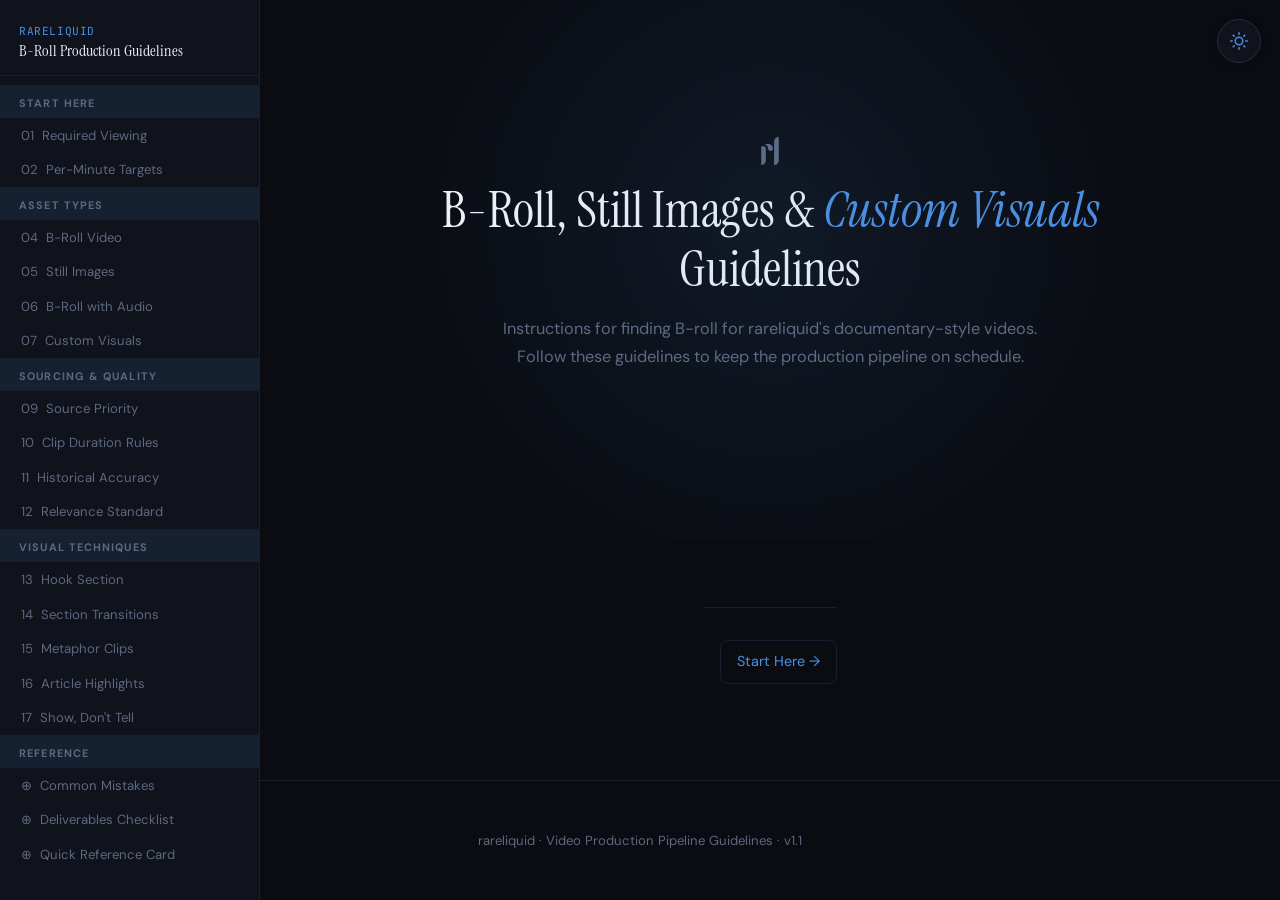
==== index.html @ 5f47562e "Add rareliquid logo to homepage, update hero text, misc content updates - Inline SVG logo on homepag" ====
<!DOCTYPE html>
<html lang="en">
<head>
<meta charset="UTF-8">
<meta name="viewport" content="width=device-width, initial-scale=1.0">
<title>rareliquid | B-Roll Guidelines</title>
<link href="https://fonts.googleapis.com/css2?family=Instrument+Serif:ital@0;1&family=DM+Sans:ital,opsz,wght@0,9..40,300;0,9..40,400;0,9..40,500;0,9..40,600;0,9..40,700;1,9..40,400&family=JetBrains+Mono:wght@400;500&display=swap" rel="stylesheet">
<link rel="stylesheet" href="css/style.css">
<script>try{if(localStorage.getItem('rl-theme')==='light')document.documentElement.setAttribute('data-theme','light')}catch(e){}</script>
</head>
<body data-page="index.html">

<button class="hamburger" id="hamburger"><span></span><span></span><span></span></button>
<div class="sidebar-overlay" id="sidebar-overlay"></div>

<button class="toggle" id="themeToggle" aria-label="Toggle theme">
<svg class="is" xmlns="http://www.w3.org/2000/svg" viewBox="0 0 24 24" fill="none" stroke="var(--accent)" stroke-width="2" stroke-linecap="round" stroke-linejoin="round"><circle cx="12" cy="12" r="5"/><line x1="12" y1="1" x2="12" y2="3"/><line x1="12" y1="21" x2="12" y2="23"/><line x1="4.22" y1="4.22" x2="5.64" y2="5.64"/><line x1="18.36" y1="18.36" x2="19.78" y2="19.78"/><line x1="1" y1="12" x2="3" y2="12"/><line x1="21" y1="12" x2="23" y2="12"/><line x1="4.22" y1="19.78" x2="5.64" y2="18.36"/><line x1="18.36" y1="5.64" x2="19.78" y2="4.22"/></svg>
<svg class="im" xmlns="http://www.w3.org/2000/svg" viewBox="0 0 24 24" fill="none" stroke="var(--accent)" stroke-width="2" stroke-linecap="round" stroke-linejoin="round"><path d="M21 12.79A9 9 0 1 1 11.21 3 7 7 0 0 0 21 12.79z"/></svg>
</button>

<!-- SIDEBAR -->
<aside class="sidebar" id="sidebar">
  <a href="index.html" class="sidebar-logo"><span>rareliquid</span>B-Roll Production Guidelines</a>
  <div class="toc-group">
    <div class="toc-group-title">Start Here</div>
    <a href="start-here.html#required-viewing" class="toc-link"><span class="toc-num">01</span>Required Viewing</a>
    <a href="start-here.html#targets" class="toc-link"><span class="toc-num">02</span>Per-Minute Targets</a>
  </div>
  <div class="toc-group">
    <div class="toc-group-title">Asset Types</div>
    <a href="asset-types.html#broll" class="toc-link"><span class="toc-num">04</span>B-Roll Video</a>
    <a href="asset-types.html#stills" class="toc-link"><span class="toc-num">05</span>Still Images</a>
    <a href="asset-types.html#broll-audio" class="toc-link"><span class="toc-num">06</span>B-Roll with Audio</a>
    <a href="asset-types.html#custom" class="toc-link"><span class="toc-num">07</span>Custom Visuals</a>
  </div>
  <div class="toc-group">
    <div class="toc-group-title">Sourcing & Quality</div>
    <a href="sourcing.html#source-priority" class="toc-link"><span class="toc-num">09</span>Source Priority</a>
    <a href="sourcing.html#clip-rules" class="toc-link"><span class="toc-num">10</span>Clip Duration Rules</a>
    <a href="sourcing.html#historical" class="toc-link"><span class="toc-num">11</span>Historical Accuracy</a>
    <a href="sourcing.html#relevance" class="toc-link"><span class="toc-num">12</span>Relevance Standard</a>
  </div>
  <div class="toc-group">
    <div class="toc-group-title">Visual Techniques</div>
    <a href="techniques.html#hook" class="toc-link"><span class="toc-num">13</span>Hook Section</a>
    <a href="techniques.html#transitions" class="toc-link"><span class="toc-num">14</span>Section Transitions</a>
    <a href="techniques.html#metaphors" class="toc-link"><span class="toc-num">15</span>Metaphor Clips</a>
    <a href="techniques.html#highlights" class="toc-link"><span class="toc-num">16</span>Article Highlights</a>
    <a href="techniques.html#show-dont-tell" class="toc-link"><span class="toc-num">17</span>Show, Don't Tell</a>
  </div>
  <div class="toc-group">
    <div class="toc-group-title">Reference</div>
    <a href="reference.html#mistakes" class="toc-link"><span class="toc-num">&oplus;</span>Common Mistakes</a>
    <a href="reference.html#checklist" class="toc-link"><span class="toc-num">&oplus;</span>Deliverables Checklist</a>
    <a href="reference.html#quick-ref" class="toc-link"><span class="toc-num">&oplus;</span>Quick Reference Card</a>
  </div>
</aside>

<div class="main">

<!-- HERO -->
<section class="hero" id="top">
  <svg class="hero-logo" xmlns="http://www.w3.org/2000/svg" viewBox="0 0 602.03 960.06" width="28" height="45" aria-label="rareliquid"><path d="M0,316.91V959.96c82.94,3.16,156.33-62.8,157.66-145.19,2.26-139.65,1.59-279.37,.25-419.05-.46-47.7-28.73-74.7-76.19-78.44-26.32-2.07-52.93-.37-81.72-.37Z"/><path d="M118.36,239.01c82.62,36.4,117.18,92.66,122.51,172.89,3.33,50.12,42.32,70.45,90.51,64.95,46.2-5.27,68.79-35.79,70.21-80.72,2.33-73.79-55.14-145.78-130.27-155.96-45.97-6.23-93.47-1.15-152.96-1.15Z"/><path d="M441.23,957.93c86.47,7.5,160.32-65.05,160.51-156.03,.53-256.4,.21-512.81,.07-769.22,0-10.98-1.52-21.96-2.3-32.59-87.75-2.95-157.9,66.81-158.13,155.59-.47,186.93-.15,373.87-.15,560.81,0,80.6,0,161.21,0,241.44Z"/></svg>
  <h1>B-Roll, Still Images &amp; <em>Custom Visuals</em> Guidelines</h1>
  <p class="hero-sub">Instructions for finding B-roll for rareliquid's documentary-style videos. Follow these guidelines to keep the production pipeline on schedule.</p>
</section>

<div class="content-wrap">
  <div class="page-nav">
    <span></span>
    <a href="start-here.html" class="next">Start Here &rarr;</a>
  </div>
</div>

</div><!-- /main -->

<footer>
  <p>rareliquid &middot; Video Production Pipeline Guidelines &middot; v1.1</p>
</footer>

<script src="js/main.js"></script>
</body>
</html>
---- css/style.css ----
:root{--bg:#0a0c12;--bg-card:#10131c;--border:#1a1f30;--border-accent:#252d45;--text:#b8bfce;--text-muted:#5e6880;--text-bright:#dce1ec;--heading:#eef1f8;--accent:#4a90e2;--accent-glow:rgba(74,144,226,.1);--a2:#7c6dd8;--a3:#2ebd80;--a4:#e8943a;--a5:#e05c7a;--code-bg:#141825;--serif:'Instrument Serif',Georgia,serif;--sans:'DM Sans',-apple-system,sans-serif;--mono:'JetBrains Mono',monospace;--sidebar-w:260px}
[data-theme="light"]{--bg:#f3f4f8;--bg-card:#fff;--border:#d8dce6;--border-accent:#bfc5d4;--text:#3a4055;--text-muted:#6e7590;--text-bright:#1a1e30;--heading:#0d1020;--accent:#2a6bc9;--accent-glow:rgba(42,107,201,.07);--a2:#6550b0;--a3:#1a8c5e;--a4:#c47a1a;--a5:#b84060;--code-bg:#e8eaf0}
*{margin:0;padding:0;box-sizing:border-box}
a{color:inherit;text-decoration:none}
section a,p a,.callout a{color:var(--accent);text-decoration:none}
section a:hover,p a:hover,.callout a:hover{text-decoration:underline}
html{scroll-behavior:smooth;scroll-padding-top:2rem}
html,html *{transition:background-color .3s,color .3s,border-color .3s}
body{font-family:var(--sans);background:var(--bg);color:var(--text);line-height:1.78;font-size:17px;-webkit-font-smoothing:antialiased}

/* SIDEBAR */
.sidebar{position:fixed;top:0;left:0;width:var(--sidebar-w);height:100vh;background:var(--bg-card);border-right:1px solid var(--border);overflow-y:auto;z-index:150;padding:1.5rem 0 2rem}
.sidebar::-webkit-scrollbar{width:3px}.sidebar::-webkit-scrollbar-thumb{background:var(--border);border-radius:3px}
.sidebar-logo{padding:0 1.2rem .8rem;font-family:var(--serif);font-size:1rem;color:var(--heading);line-height:1.3;border-bottom:1px solid var(--border);margin-bottom:.6rem;text-decoration:none;display:block;cursor:pointer}
.sidebar-logo span{font-size:.7rem;color:var(--accent);font-family:var(--mono);display:block;margin-bottom:.15rem;letter-spacing:.05em;text-transform:uppercase}
.toc-group-title{padding:.55rem 1.2rem .3rem;font-size:.68rem;font-weight:700;text-transform:uppercase;letter-spacing:.1em;color:var(--text-muted);background:var(--accent-glow)}
.toc-group.current .toc-group-title{color:var(--accent);background:rgba(74,144,226,.18)}
[data-theme="light"] .toc-group.current .toc-group-title{background:rgba(42,107,201,.12)}
.toc-group.current .toc-link{color:var(--text)}
.toc-group.current .toc-link .toc-num{color:var(--accent)}
.toc-link{display:flex;align-items:baseline;gap:.5rem;padding:.35rem 1.2rem;font-size:.82rem;color:var(--text-muted);text-decoration:none;border-left:2px solid transparent;transition:all .2s}
.toc-link:hover,.toc-link.active{color:var(--heading);background:var(--accent-glow);border-left-color:var(--accent)}
.main{margin-left:var(--sidebar-w)}

/* HAMBURGER */
.hamburger{display:none;position:fixed;top:1rem;left:1rem;z-index:250;width:40px;height:40px;border-radius:10px;background:var(--bg-card);border:1px solid var(--border);cursor:pointer;flex-direction:column;align-items:center;justify-content:center;gap:4px}
.hamburger span{display:block;width:18px;height:2px;background:var(--text-muted);border-radius:1px;transition:transform .3s,opacity .3s}
.hamburger.open span:nth-child(1){transform:translateY(6px) rotate(45deg)}
.hamburger.open span:nth-child(2){opacity:0}
.hamburger.open span:nth-child(3){transform:translateY(-6px) rotate(-45deg)}
.sidebar-overlay{display:none;position:fixed;inset:0;background:rgba(0,0,0,.5);z-index:140}
@media(max-width:900px){.sidebar{transform:translateX(-100%);width:280px}.sidebar.open{transform:translateX(0)}.sidebar-overlay.open{display:block}.hamburger{display:flex}.main{margin-left:0}}

/* THEME TOGGLE */
.toggle{position:fixed;top:1.2rem;right:1.2rem;z-index:1000;width:44px;height:44px;border-radius:50%;border:1px solid var(--border-accent);background:var(--bg-card);cursor:pointer;display:flex;align-items:center;justify-content:center;transition:all .3s;box-shadow:0 2px 10px rgba(0,0,0,.15)}
.toggle:hover{transform:scale(1.08);border-color:var(--accent)}
.toggle .is,.toggle .im{position:absolute;transition:transform .4s,opacity .3s;width:18px;height:18px}
.toggle .is{opacity:1;transform:rotate(0) scale(1)}.toggle .im{opacity:0;transform:rotate(-90deg) scale(.5)}
[data-theme="light"] .toggle .is{opacity:0;transform:rotate(90deg) scale(.5)}
[data-theme="light"] .toggle .im{opacity:1;transform:rotate(0) scale(1)}

/* HERO */
.hero{min-height:60vh;display:flex;flex-direction:column;align-items:center;justify-content:center;text-align:center;padding:4rem 2rem;position:relative;overflow:hidden}
.hero::before{content:'';position:absolute;top:-28%;left:50%;transform:translateX(-50%);width:750px;height:750px;background:radial-gradient(circle,var(--accent-glow) 0%,transparent 70%);pointer-events:none}
.hero-logo{width:28px;height:28px;margin-bottom:1rem;fill:var(--text-muted);transition:fill .3s}
.hero h1{font-family:var(--serif);font-size:clamp(2.2rem,5vw,3.2rem);color:var(--heading);line-height:1.15;max-width:700px;font-weight:400;margin-bottom:1rem}
.hero h1 em{font-style:italic;color:var(--accent)}
.hero-sub{font-size:1.02rem;color:var(--text-muted);max-width:580px;line-height:1.7;margin-bottom:2rem}
.hero-meta{display:flex;gap:2rem;font-size:.82rem;color:var(--text-muted);flex-wrap:wrap;justify-content:center}
.hero-meta strong{color:var(--accent)}

/* PAGE HEADER (non-hero pages) */
.page-header{padding:3rem 0 1rem;border-bottom:1px solid var(--border);margin-bottom:1rem}
.page-header h1{font-family:var(--serif);font-size:2rem;color:var(--heading);font-weight:400}
.page-header p{color:var(--text-muted);font-size:.95rem;margin-top:.3rem}

/* CONTENT */
.content-wrap{max-width:820px;margin:0 auto;padding:0 2rem 4rem}
section{padding:3rem 0 2rem}
section+section{border-top:1px solid var(--border)}
section h2{font-family:var(--serif);font-size:1.9rem;color:var(--heading);margin-bottom:.3rem;font-weight:400;line-height:1.25}
section h2 .ch-label{font-family:var(--mono);font-size:.8rem;color:var(--accent);display:block;margin-bottom:.4rem;letter-spacing:.06em}
section h3{font-size:1.15rem;color:var(--heading);margin:2rem 0 .6rem;font-weight:600}
section h4{font-size:1rem;color:var(--text-bright);margin:1.5rem 0 .4rem;font-weight:600}
section p{margin-bottom:1rem}
section ul,section ol{margin:0 0 1.2rem 1.4rem}
section li{margin-bottom:.4rem;font-size:.95rem}
strong{color:var(--text-bright);font-weight:600}

/* TABLES */
table{width:100%;border-collapse:collapse;margin:1.2rem 0;font-size:.9rem}
th{text-align:left;padding:.6rem .8rem;border-bottom:2px solid var(--border-accent);color:var(--heading);font-weight:600;font-size:.82rem;text-transform:uppercase;letter-spacing:.04em}
td{padding:.55rem .8rem;border-bottom:1px solid var(--border);vertical-align:top}
tr:hover td{background:var(--accent-glow)}

/* CODE / PROMPT */
code{font-family:var(--mono);font-size:.88em;background:var(--code-bg);padding:.15rem .4rem;border-radius:4px;color:var(--a2)}
pre{background:var(--code-bg);border:1px solid var(--border);border-radius:8px;padding:1.2rem 1.5rem;overflow-x:auto;font-size:.85rem;line-height:1.6;margin:1rem 0;max-width:100%}
pre code{background:none;padding:0;color:var(--text)}
.format-block{background:var(--code-bg);border:1px solid var(--border);border-radius:8px;padding:1rem 1.3rem;margin:1rem 0;font-family:var(--mono);font-size:.85rem;line-height:1.7;color:var(--a3)}
.format-block.bad{color:var(--a5)}
.format-block .label{font-family:var(--mono);font-size:.72rem;color:var(--accent);text-transform:uppercase;letter-spacing:.08em;margin-bottom:.5rem;display:block;font-weight:500}

/* CALLOUTS */
.callout{border:1px solid var(--border-accent);border-radius:8px;padding:1.2rem 1.4rem;margin:1.2rem 0;background:var(--bg-card)}
.callout.warn{border-left:4px solid var(--a4)}.callout.critical{border-left:4px solid var(--a5)}.callout.info{border-left:4px solid var(--accent)}.callout.ok{border-left:4px solid var(--a3)}
.callout .callout-title{font-weight:700;font-size:.85rem;text-transform:uppercase;letter-spacing:.04em;margin-bottom:.4rem}
.callout.warn .callout-title{color:var(--a4)}.callout.critical .callout-title{color:var(--a5)}.callout.info .callout-title{color:var(--accent)}.callout.ok .callout-title{color:var(--a3)}

/* CARDS */
.card{background:var(--bg-card);border:1px solid var(--border);border-radius:10px;padding:1.5rem;margin:1.2rem 0}
.card h4{margin-top:0}
.card-grid{display:grid;grid-template-columns:repeat(auto-fit,minmax(280px,1fr));gap:1rem;margin:1.2rem 0}

/* BLOCKQUOTE */
.pq{border-left:3px solid var(--a2);padding:.9rem 0 .9rem 1.4rem;margin:1.8rem 0;font-family:var(--sans);font-size:1.02rem;color:var(--text-bright);font-style:normal;line-height:1.7}

/* CHECKLIST */
.checklist label{display:flex;align-items:flex-start;gap:.6rem;padding:.4rem 0;cursor:pointer;font-size:.92rem}
.checklist input[type="checkbox"]{margin-top:.25rem;accent-color:var(--a3)}

/* STAT ROW */
.stat-row{display:grid;grid-template-columns:repeat(auto-fit,minmax(160px,1fr));gap:1rem;margin:1.5rem 0}
.stat-box{background:var(--bg-card);border:1px solid var(--border);border-radius:10px;padding:1.2rem;text-align:center}
.stat-box .num{font-family:var(--mono);font-size:1.8rem;font-weight:700;color:var(--accent);line-height:1.2}
.stat-box .lbl{font-size:.78rem;color:var(--text-muted);margin-top:.3rem}

/* CALCULATOR */
.calc-wrap{background:var(--bg-card);border:1px solid var(--border);border-radius:10px;padding:1.8rem;margin:1.5rem 0}
.calc-slider-row{display:flex;align-items:center;gap:1rem;margin-bottom:1.5rem}
.calc-slider-row input[type="range"]{flex:1;accent-color:var(--accent);height:6px;cursor:pointer}
.calc-dur{font-family:var(--mono);font-size:1.6rem;font-weight:700;color:var(--accent);min-width:5.5ch;text-align:right}
.calc-grid{display:grid;grid-template-columns:repeat(auto-fit,minmax(140px,1fr));gap:.8rem}
.calc-card{background:var(--bg);border:1px solid var(--border);border-radius:8px;padding:1rem;text-align:center;overflow:hidden}
.calc-card .calc-num{font-family:var(--mono);font-size:clamp(1rem,2.5vw,1.5rem);font-weight:700;line-height:1.2;white-space:nowrap}
.calc-card .calc-lbl{font-size:.75rem;color:var(--text-muted);margin-top:.3rem}
.calc-card.broll .calc-num{color:var(--a3)}
.calc-card.stills .calc-num{color:var(--accent)}
.calc-card.custom .calc-num{color:var(--a2)}
.calc-card.total .calc-num{color:var(--a4)}
.calc-card.broll-audio .calc-num{color:var(--a4)}
.calc-card.stock .calc-num{color:var(--a5)}

/* NAV LINKS (prev/next) */
.page-nav{display:flex;justify-content:space-between;padding:2rem 0;border-top:1px solid var(--border);margin-top:2rem;gap:1rem}
.page-nav a{display:inline-flex;align-items:center;gap:.4rem;font-size:.9rem;color:var(--accent);text-decoration:none;padding:.5rem 1rem;border:1px solid var(--border);border-radius:8px;transition:all .2s}
.page-nav a:hover{background:var(--accent-glow);border-color:var(--accent)}
.page-nav .next{margin-left:auto}

/* INDEX FULL-HEIGHT LAYOUT */
body[data-page="index.html"]{display:flex;flex-direction:column;min-height:100vh}
body[data-page="index.html"] .main{flex:1;display:flex;flex-direction:column}
body[data-page="index.html"] .content-wrap{margin-top:auto}

/* FOOTER */
footer{padding:3rem 0;text-align:center;font-size:.82rem;color:var(--text-muted);border-top:1px solid var(--border)}

/* RESPONSIVE */
@media(max-width:700px){.hero h1{font-size:2rem}.content-wrap{padding:0 1.2rem 3rem}section{padding:2rem 0}.card-grid{grid-template-columns:1fr}.stat-row{grid-template-columns:1fr 1fr}.calc-grid{grid-template-columns:repeat(2,1fr)}.hero-meta{flex-direction:column;gap:.5rem}}
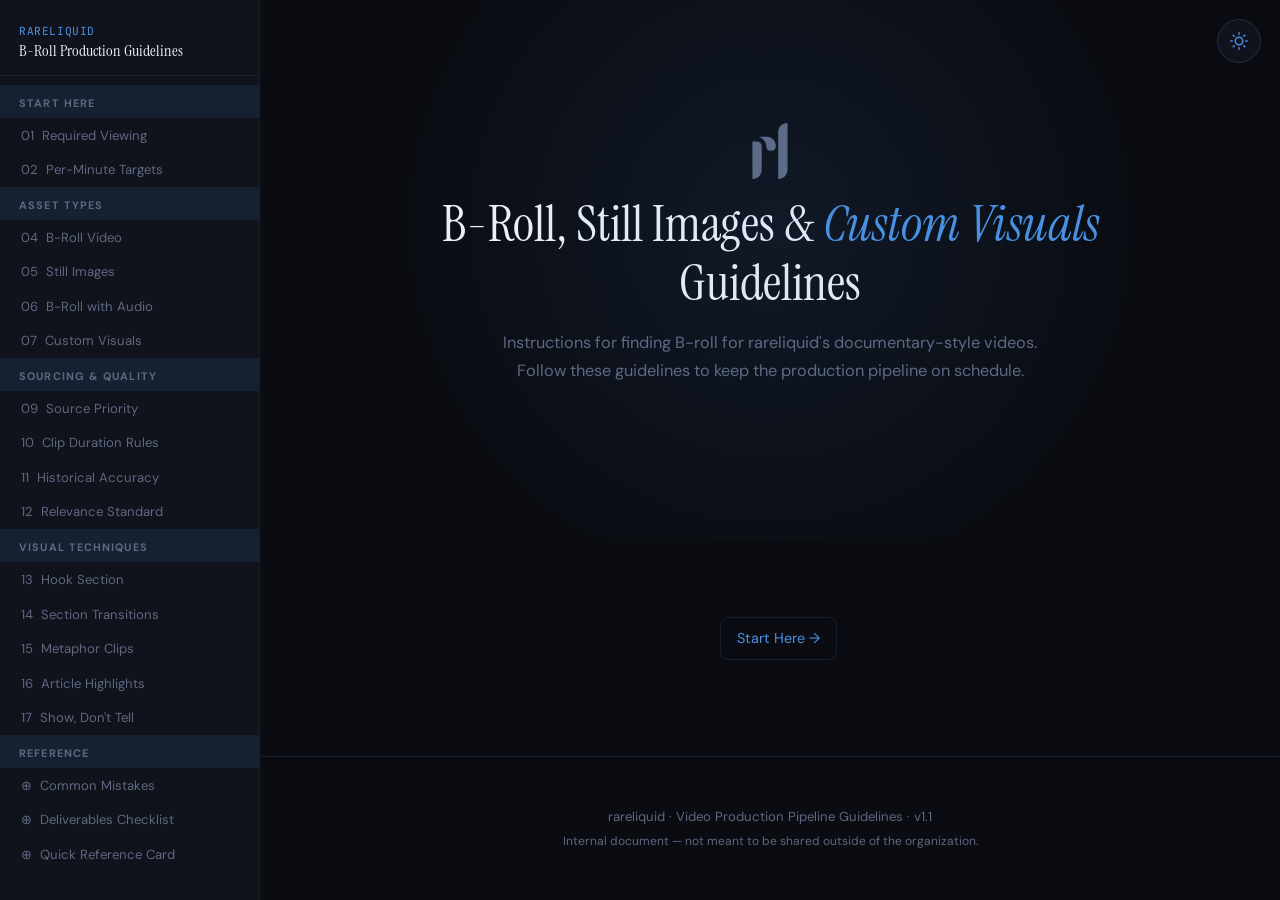
==== commit 0d9ddcaf: "UI polish: fix calculator layout, spacing, and footer alignment - Fix calc card overflow by using fl" ====
--- a/index.html
+++ b/index.html
@@ -60,13 +60,13 @@
 
 <!-- HERO -->
 <section class="hero" id="top">
-  <svg class="hero-logo" xmlns="http://www.w3.org/2000/svg" viewBox="0 0 602.03 960.06" width="28" height="45" aria-label="rareliquid"><path d="M0,316.91V959.96c82.94,3.16,156.33-62.8,157.66-145.19,2.26-139.65,1.59-279.37,.25-419.05-.46-47.7-28.73-74.7-76.19-78.44-26.32-2.07-52.93-.37-81.72-.37Z"/><path d="M118.36,239.01c82.62,36.4,117.18,92.66,122.51,172.89,3.33,50.12,42.32,70.45,90.51,64.95,46.2-5.27,68.79-35.79,70.21-80.72,2.33-73.79-55.14-145.78-130.27-155.96-45.97-6.23-93.47-1.15-152.96-1.15Z"/><path d="M441.23,957.93c86.47,7.5,160.32-65.05,160.51-156.03,.53-256.4,.21-512.81,.07-769.22,0-10.98-1.52-21.96-2.3-32.59-87.75-2.95-157.9,66.81-158.13,155.59-.47,186.93-.15,373.87-.15,560.81,0,80.6,0,161.21,0,241.44Z"/></svg>
+  <svg class="hero-logo" xmlns="http://www.w3.org/2000/svg" viewBox="0 0 602.03 960.06" width="56" height="90" aria-label="rareliquid"><path d="M0,316.91V959.96c82.94,3.16,156.33-62.8,157.66-145.19,2.26-139.65,1.59-279.37,.25-419.05-.46-47.7-28.73-74.7-76.19-78.44-26.32-2.07-52.93-.37-81.72-.37Z"/><path d="M118.36,239.01c82.62,36.4,117.18,92.66,122.51,172.89,3.33,50.12,42.32,70.45,90.51,64.95,46.2-5.27,68.79-35.79,70.21-80.72,2.33-73.79-55.14-145.78-130.27-155.96-45.97-6.23-93.47-1.15-152.96-1.15Z"/><path d="M441.23,957.93c86.47,7.5,160.32-65.05,160.51-156.03,.53-256.4,.21-512.81,.07-769.22,0-10.98-1.52-21.96-2.3-32.59-87.75-2.95-157.9,66.81-158.13,155.59-.47,186.93-.15,373.87-.15,560.81,0,80.6,0,161.21,0,241.44Z"/></svg>
   <h1>B-Roll, Still Images &amp; <em>Custom Visuals</em> Guidelines</h1>
   <p class="hero-sub">Instructions for finding B-roll for rareliquid's documentary-style videos. Follow these guidelines to keep the production pipeline on schedule.</p>
 </section>
 
 <div class="content-wrap">
-  <div class="page-nav">
+  <div class="page-nav" style="border-top:none">
     <span></span>
     <a href="start-here.html" class="next">Start Here &rarr;</a>
   </div>
@@ -75,7 +75,7 @@
 </div><!-- /main -->
 
 <footer>
-  <p>rareliquid &middot; Video Production Pipeline Guidelines &middot; v1.1</p>
+  <p>rareliquid &middot; Video Production Pipeline Guidelines &middot; v1.1<br><span style="font-size:.75rem">Internal document &mdash; not meant to be shared outside of the organization.</span></p>
 </footer>
 
 <script src="js/main.js"></script>
--- a/css/style.css
+++ b/css/style.css
@@ -42,7 +42,7 @@
 /* HERO */
 .hero{min-height:60vh;display:flex;flex-direction:column;align-items:center;justify-content:center;text-align:center;padding:4rem 2rem;position:relative;overflow:hidden}
 .hero::before{content:'';position:absolute;top:-28%;left:50%;transform:translateX(-50%);width:750px;height:750px;background:radial-gradient(circle,var(--accent-glow) 0%,transparent 70%);pointer-events:none}
-.hero-logo{width:28px;height:28px;margin-bottom:1rem;fill:var(--text-muted);transition:fill .3s}
+.hero-logo{width:56px;height:56px;margin-bottom:1rem;fill:var(--text-muted);transition:fill .3s}
 .hero h1{font-family:var(--serif);font-size:clamp(2.2rem,5vw,3.2rem);color:var(--heading);line-height:1.15;max-width:700px;font-weight:400;margin-bottom:1rem}
 .hero h1 em{font-style:italic;color:var(--accent)}
 .hero-sub{font-size:1.02rem;color:var(--text-muted);max-width:580px;line-height:1.7;margin-bottom:2rem}
@@ -110,10 +110,11 @@
 .calc-slider-row{display:flex;align-items:center;gap:1rem;margin-bottom:1.5rem}
 .calc-slider-row input[type="range"]{flex:1;accent-color:var(--accent);height:6px;cursor:pointer}
 .calc-dur{font-family:var(--mono);font-size:1.6rem;font-weight:700;color:var(--accent);min-width:5.5ch;text-align:right}
-.calc-grid{display:grid;grid-template-columns:repeat(auto-fit,minmax(140px,1fr));gap:.8rem}
+.calc-grid{display:flex;flex-wrap:wrap;justify-content:center;gap:.8rem}
+.calc-card{flex:0 1 calc(25% - .8rem);min-width:140px}
 .calc-card{background:var(--bg);border:1px solid var(--border);border-radius:8px;padding:1rem;text-align:center;overflow:hidden}
-.calc-card .calc-num{font-family:var(--mono);font-size:clamp(1rem,2.5vw,1.5rem);font-weight:700;line-height:1.2;white-space:nowrap}
-.calc-card .calc-lbl{font-size:.75rem;color:var(--text-muted);margin-top:.3rem}
+.calc-card .calc-num{font-family:var(--mono);font-size:1.3rem;font-weight:700;line-height:1.2;white-space:nowrap}
+.calc-card .calc-lbl{font-size:.72rem;color:var(--text-muted);margin-top:.3rem;min-height:2.4em}
 .calc-card.broll .calc-num{color:var(--a3)}
 .calc-card.stills .calc-num{color:var(--accent)}
 .calc-card.custom .calc-num{color:var(--a2)}
@@ -133,7 +134,8 @@
 body[data-page="index.html"] .content-wrap{margin-top:auto}
 
 /* FOOTER */
-footer{padding:3rem 0;text-align:center;font-size:.82rem;color:var(--text-muted);border-top:1px solid var(--border)}
+footer{padding:3rem 0;text-align:center;font-size:.82rem;color:var(--text-muted);border-top:1px solid var(--border);margin-left:var(--sidebar-w)}
+@media(max-width:900px){footer{margin-left:0}}
 
 /* RESPONSIVE */
 @media(max-width:700px){.hero h1{font-size:2rem}.content-wrap{padding:0 1.2rem 3rem}section{padding:2rem 0}.card-grid{grid-template-columns:1fr}.stat-row{grid-template-columns:1fr 1fr}.calc-grid{grid-template-columns:repeat(2,1fr)}.hero-meta{flex-direction:column;gap:.5rem}}
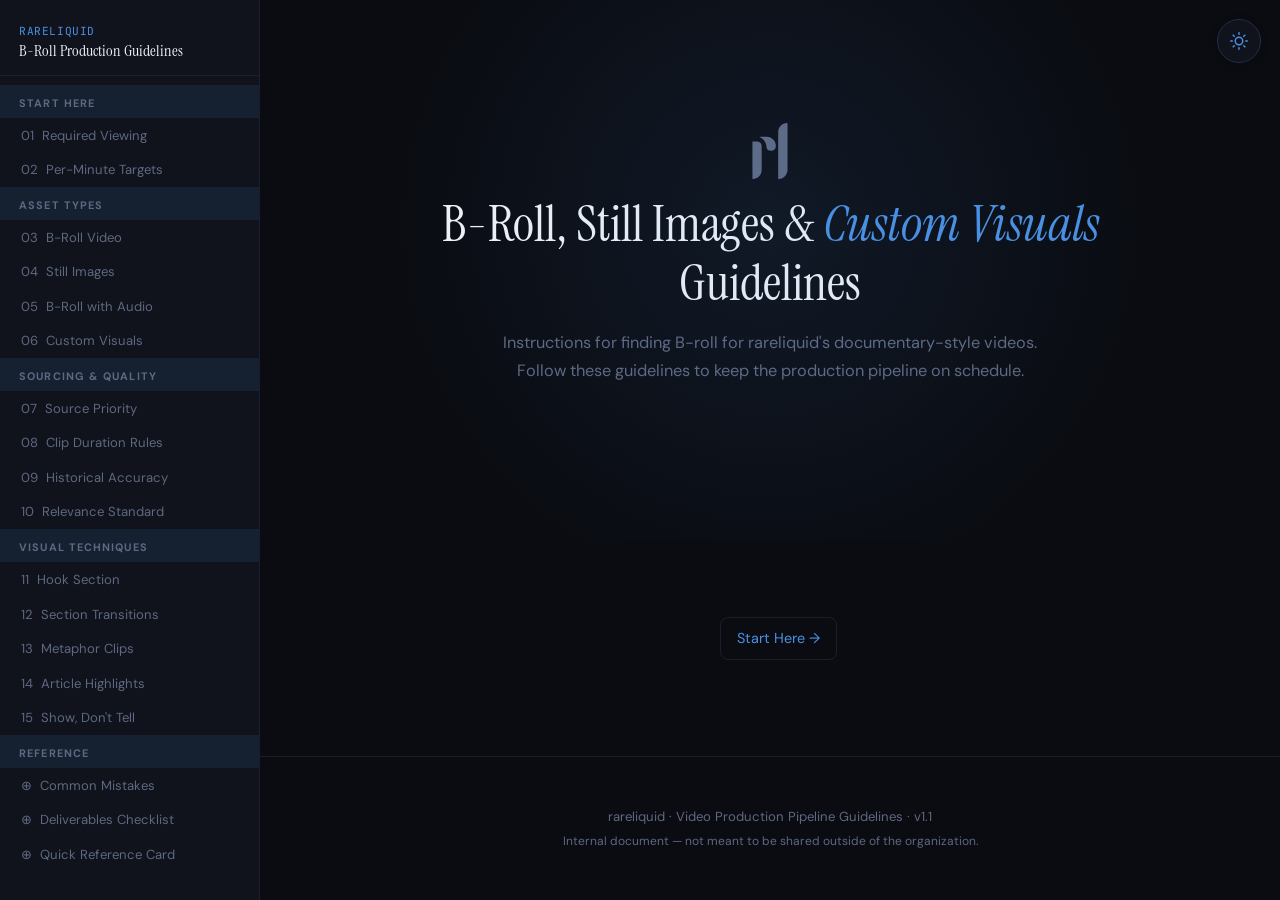
==== commit 9dc97ac5: "Renumber sections 01-15 sequentially, add README Co-Authored-By: Claude Opus 4.6 <noreply@anthropic." ====
--- a/index.html
+++ b/index.html
@@ -28,25 +28,25 @@
   </div>
   <div class="toc-group">
     <div class="toc-group-title">Asset Types</div>
-    <a href="asset-types.html#broll" class="toc-link"><span class="toc-num">04</span>B-Roll Video</a>
-    <a href="asset-types.html#stills" class="toc-link"><span class="toc-num">05</span>Still Images</a>
-    <a href="asset-types.html#broll-audio" class="toc-link"><span class="toc-num">06</span>B-Roll with Audio</a>
-    <a href="asset-types.html#custom" class="toc-link"><span class="toc-num">07</span>Custom Visuals</a>
+    <a href="asset-types.html#broll" class="toc-link"><span class="toc-num">03</span>B-Roll Video</a>
+    <a href="asset-types.html#stills" class="toc-link"><span class="toc-num">04</span>Still Images</a>
+    <a href="asset-types.html#broll-audio" class="toc-link"><span class="toc-num">05</span>B-Roll with Audio</a>
+    <a href="asset-types.html#custom" class="toc-link"><span class="toc-num">06</span>Custom Visuals</a>
   </div>
   <div class="toc-group">
     <div class="toc-group-title">Sourcing & Quality</div>
-    <a href="sourcing.html#source-priority" class="toc-link"><span class="toc-num">09</span>Source Priority</a>
-    <a href="sourcing.html#clip-rules" class="toc-link"><span class="toc-num">10</span>Clip Duration Rules</a>
-    <a href="sourcing.html#historical" class="toc-link"><span class="toc-num">11</span>Historical Accuracy</a>
-    <a href="sourcing.html#relevance" class="toc-link"><span class="toc-num">12</span>Relevance Standard</a>
+    <a href="sourcing.html#source-priority" class="toc-link"><span class="toc-num">07</span>Source Priority</a>
+    <a href="sourcing.html#clip-rules" class="toc-link"><span class="toc-num">08</span>Clip Duration Rules</a>
+    <a href="sourcing.html#historical" class="toc-link"><span class="toc-num">09</span>Historical Accuracy</a>
+    <a href="sourcing.html#relevance" class="toc-link"><span class="toc-num">10</span>Relevance Standard</a>
   </div>
   <div class="toc-group">
     <div class="toc-group-title">Visual Techniques</div>
-    <a href="techniques.html#hook" class="toc-link"><span class="toc-num">13</span>Hook Section</a>
-    <a href="techniques.html#transitions" class="toc-link"><span class="toc-num">14</span>Section Transitions</a>
-    <a href="techniques.html#metaphors" class="toc-link"><span class="toc-num">15</span>Metaphor Clips</a>
-    <a href="techniques.html#highlights" class="toc-link"><span class="toc-num">16</span>Article Highlights</a>
-    <a href="techniques.html#show-dont-tell" class="toc-link"><span class="toc-num">17</span>Show, Don't Tell</a>
+    <a href="techniques.html#hook" class="toc-link"><span class="toc-num">11</span>Hook Section</a>
+    <a href="techniques.html#transitions" class="toc-link"><span class="toc-num">12</span>Section Transitions</a>
+    <a href="techniques.html#metaphors" class="toc-link"><span class="toc-num">13</span>Metaphor Clips</a>
+    <a href="techniques.html#highlights" class="toc-link"><span class="toc-num">14</span>Article Highlights</a>
+    <a href="techniques.html#show-dont-tell" class="toc-link"><span class="toc-num">15</span>Show, Don't Tell</a>
   </div>
   <div class="toc-group">
     <div class="toc-group-title">Reference</div>
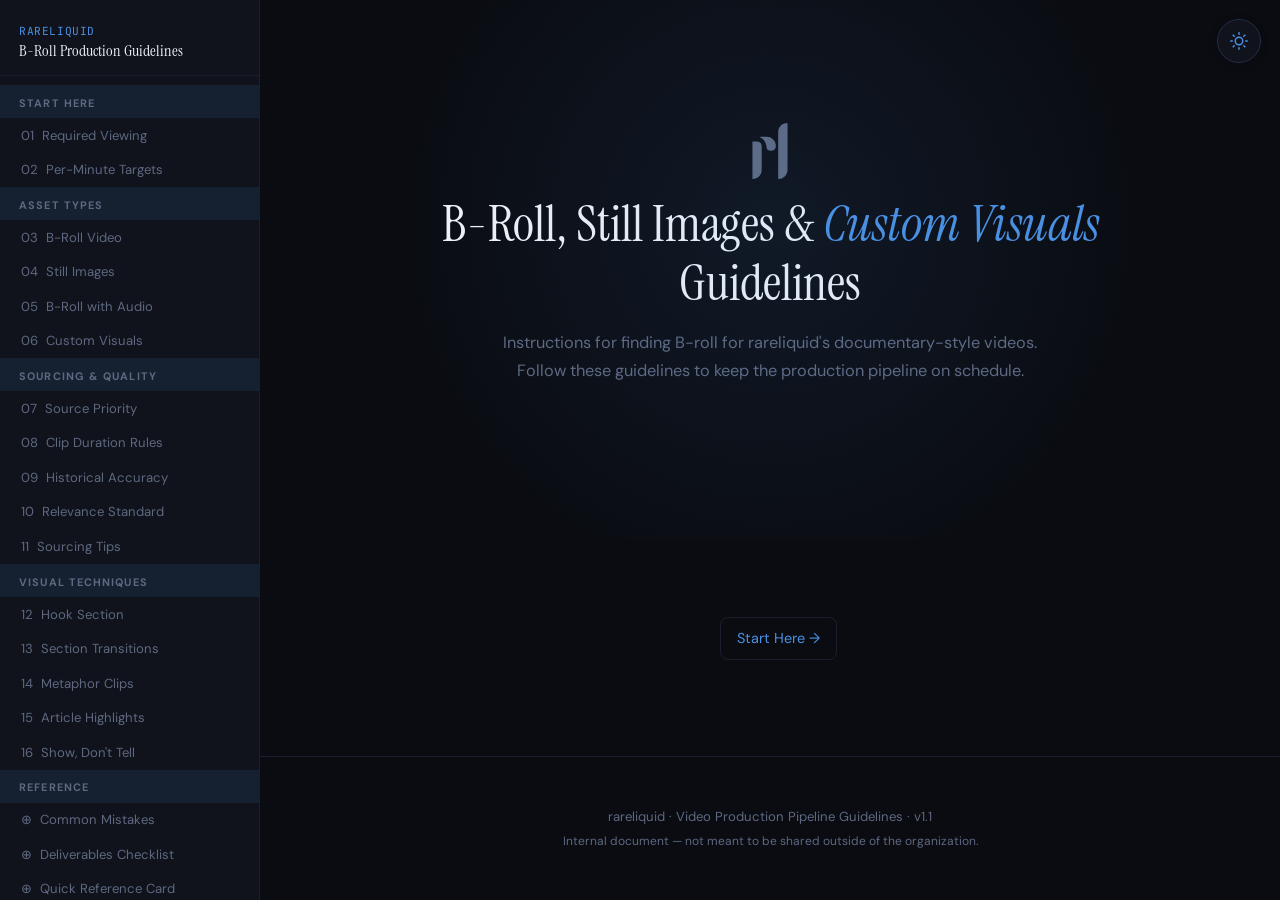
==== commit 0c1529dd: "Add Sourcing Tips section (11) and renumber Visual Techniques 12-16 New section covers YouTube trans" ====
--- a/index.html
+++ b/index.html
@@ -2,6 +2,7 @@
 <html lang="en">
 <head>
 <meta charset="UTF-8">
+<meta http-equiv="Cache-Control" content="no-cache, no-store, must-revalidate">
 <meta name="viewport" content="width=device-width, initial-scale=1.0">
 <title>rareliquid | B-Roll Guidelines</title>
 <link href="https://fonts.googleapis.com/css2?family=Instrument+Serif:ital@0;1&family=DM+Sans:ital,opsz,wght@0,9..40,300;0,9..40,400;0,9..40,500;0,9..40,600;0,9..40,700;1,9..40,400&family=JetBrains+Mono:wght@400;500&display=swap" rel="stylesheet">
@@ -39,14 +40,15 @@
     <a href="sourcing.html#clip-rules" class="toc-link"><span class="toc-num">08</span>Clip Duration Rules</a>
     <a href="sourcing.html#historical" class="toc-link"><span class="toc-num">09</span>Historical Accuracy</a>
     <a href="sourcing.html#relevance" class="toc-link"><span class="toc-num">10</span>Relevance Standard</a>
+    <a href="sourcing.html#sourcing-tips" class="toc-link"><span class="toc-num">11</span>Sourcing Tips</a>
   </div>
   <div class="toc-group">
     <div class="toc-group-title">Visual Techniques</div>
-    <a href="techniques.html#hook" class="toc-link"><span class="toc-num">11</span>Hook Section</a>
-    <a href="techniques.html#transitions" class="toc-link"><span class="toc-num">12</span>Section Transitions</a>
-    <a href="techniques.html#metaphors" class="toc-link"><span class="toc-num">13</span>Metaphor Clips</a>
-    <a href="techniques.html#highlights" class="toc-link"><span class="toc-num">14</span>Article Highlights</a>
-    <a href="techniques.html#show-dont-tell" class="toc-link"><span class="toc-num">15</span>Show, Don't Tell</a>
+    <a href="techniques.html#hook" class="toc-link"><span class="toc-num">12</span>Hook Section</a>
+    <a href="techniques.html#transitions" class="toc-link"><span class="toc-num">13</span>Section Transitions</a>
+    <a href="techniques.html#metaphors" class="toc-link"><span class="toc-num">14</span>Metaphor Clips</a>
+    <a href="techniques.html#highlights" class="toc-link"><span class="toc-num">15</span>Article Highlights</a>
+    <a href="techniques.html#show-dont-tell" class="toc-link"><span class="toc-num">16</span>Show, Don't Tell</a>
   </div>
   <div class="toc-group">
     <div class="toc-group-title">Reference</div>
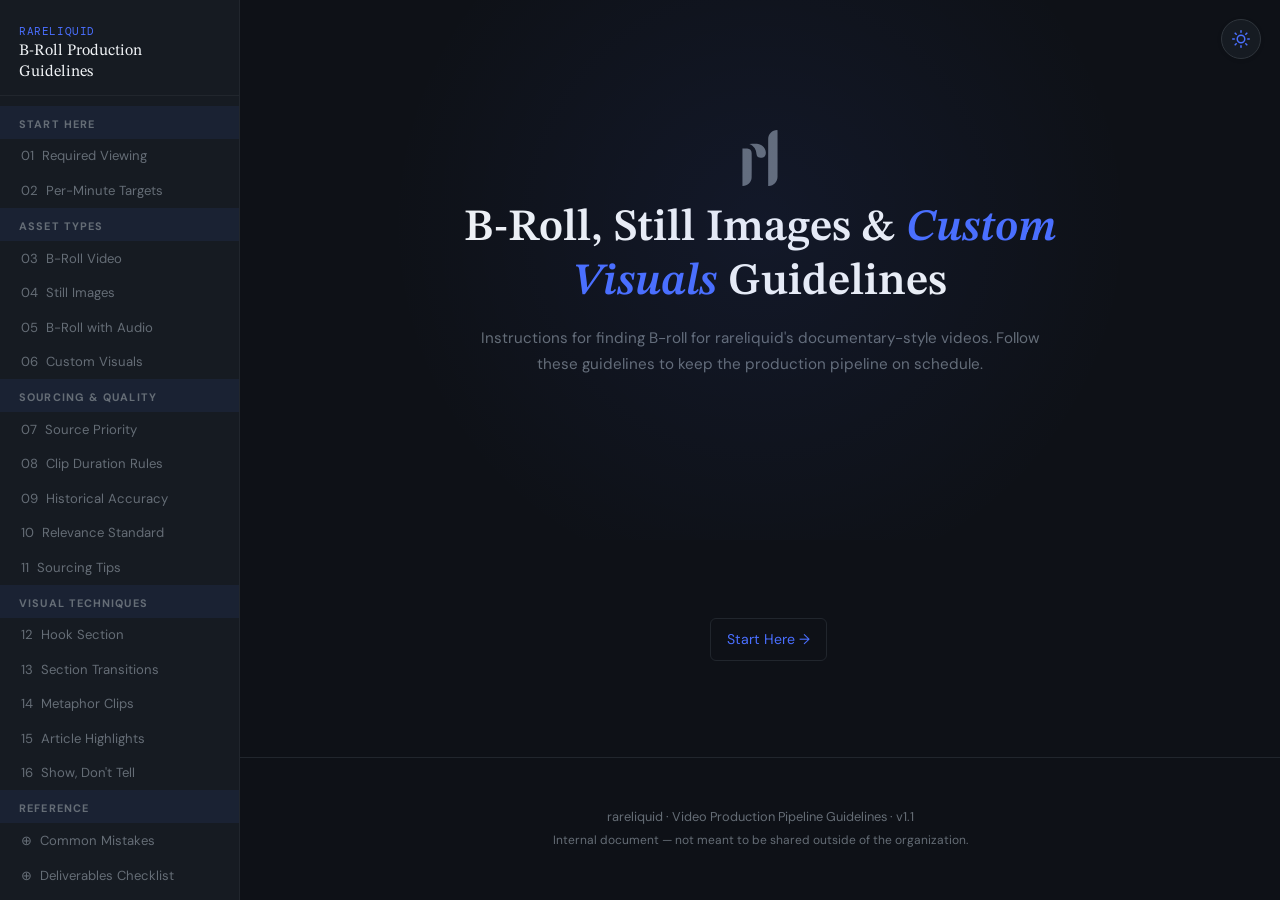
==== commit a3899fb9: "Align design with rareliquid branding site conventions - Swap fonts: Instrument Serif -> STIX Two Te" ====
--- a/index.html
+++ b/index.html
@@ -5,7 +5,7 @@
 <meta http-equiv="Cache-Control" content="no-cache, no-store, must-revalidate">
 <meta name="viewport" content="width=device-width, initial-scale=1.0">
 <title>rareliquid | B-Roll Guidelines</title>
-<link href="https://fonts.googleapis.com/css2?family=Instrument+Serif:ital@0;1&family=DM+Sans:ital,opsz,wght@0,9..40,300;0,9..40,400;0,9..40,500;0,9..40,600;0,9..40,700;1,9..40,400&family=JetBrains+Mono:wght@400;500&display=swap" rel="stylesheet">
+<link href="https://fonts.googleapis.com/css2?family=STIX+Two+Text:ital,wght@0,400;0,500;0,600;1,400;1,500;1,600&family=DM+Sans:ital,opsz,wght@0,9..40,300;0,9..40,400;0,9..40,500;0,9..40,600;0,9..40,700;1,9..40,400&family=DM+Mono:ital,wght@0,400;0,500;1,400;1,500&display=swap" rel="stylesheet">
 <link rel="stylesheet" href="css/style.css">
 <script>try{if(localStorage.getItem('rl-theme')==='light')document.documentElement.setAttribute('data-theme','light')}catch(e){}</script>
 </head>
--- a/css/style.css
+++ b/css/style.css
@@ -1,12 +1,12 @@
-:root{--bg:#0a0c12;--bg-card:#10131c;--border:#1a1f30;--border-accent:#252d45;--text:#b8bfce;--text-muted:#5e6880;--text-bright:#dce1ec;--heading:#eef1f8;--accent:#4a90e2;--accent-glow:rgba(74,144,226,.1);--a2:#7c6dd8;--a3:#2ebd80;--a4:#e8943a;--a5:#e05c7a;--code-bg:#141825;--serif:'Instrument Serif',Georgia,serif;--sans:'DM Sans',-apple-system,sans-serif;--mono:'JetBrains Mono',monospace;--sidebar-w:260px}
-[data-theme="light"]{--bg:#f3f4f8;--bg-card:#fff;--border:#d8dce6;--border-accent:#bfc5d4;--text:#3a4055;--text-muted:#6e7590;--text-bright:#1a1e30;--heading:#0d1020;--accent:#2a6bc9;--accent-glow:rgba(42,107,201,.07);--a2:#6550b0;--a3:#1a8c5e;--a4:#c47a1a;--a5:#b84060;--code-bg:#e8eaf0}
+:root{--bg:#0e1117;--bg-card:#161b22;--border:#21262d;--border-accent:#30363d;--text:#c9d1d9;--text-muted:#656d76;--text-bright:#e6edf3;--heading:#f0f3f6;--accent:#4a6fff;--accent-glow:rgba(74,111,255,.08);--a2:#8b7cf6;--a3:#3fb950;--a4:#d29922;--a5:#f47067;--code-bg:#0d1117;--serif:'STIX Two Text',Georgia,serif;--sans:'DM Sans',-apple-system,sans-serif;--mono:'DM Mono',monospace;--sidebar-w:240px}
+[data-theme="light"]{--bg:#f8f8f8;--bg-card:#fff;--border:#e0e3e8;--border-accent:#ccd0d8;--text:#3a3f4b;--text-muted:#7f7f7f;--text-bright:#1a1e28;--heading:#0a0d1a;--accent:#00087a;--accent-glow:rgba(0,8,122,.05);--a2:#5a3fb0;--a3:#1a7f4e;--a4:#b07318;--a5:#a83850;--code-bg:#f0f0f0}
 *{margin:0;padding:0;box-sizing:border-box}
 a{color:inherit;text-decoration:none}
 section a,p a,.callout a{color:var(--accent);text-decoration:none}
 section a:hover,p a:hover,.callout a:hover{text-decoration:underline}
 html{scroll-behavior:smooth;scroll-padding-top:2rem}
 html,html *{transition:background-color .3s,color .3s,border-color .3s}
-body{font-family:var(--sans);background:var(--bg);color:var(--text);line-height:1.78;font-size:17px;-webkit-font-smoothing:antialiased}
+body{font-family:var(--sans);background:var(--bg);color:var(--text);line-height:1.78;font-size:16px;font-weight:400;-webkit-font-smoothing:antialiased}
 
 /* SIDEBAR */
 .sidebar{position:fixed;top:0;left:0;width:var(--sidebar-w);height:100vh;background:var(--bg-card);border-right:1px solid var(--border);overflow-y:auto;z-index:150;padding:1.5rem 0 2rem}
@@ -14,8 +14,8 @@
 .sidebar-logo{padding:0 1.2rem .8rem;font-family:var(--serif);font-size:1rem;color:var(--heading);line-height:1.3;border-bottom:1px solid var(--border);margin-bottom:.6rem;text-decoration:none;display:block;cursor:pointer}
 .sidebar-logo span{font-size:.7rem;color:var(--accent);font-family:var(--mono);display:block;margin-bottom:.15rem;letter-spacing:.05em;text-transform:uppercase}
 .toc-group-title{padding:.55rem 1.2rem .3rem;font-size:.68rem;font-weight:700;text-transform:uppercase;letter-spacing:.1em;color:var(--text-muted);background:var(--accent-glow)}
-.toc-group.current .toc-group-title{color:var(--accent);background:rgba(74,144,226,.18)}
-[data-theme="light"] .toc-group.current .toc-group-title{background:rgba(42,107,201,.12)}
+.toc-group.current .toc-group-title{color:var(--accent);background:rgba(74,111,255,.15)}
+[data-theme="light"] .toc-group.current .toc-group-title{background:rgba(0,8,122,.08)}
 .toc-group.current .toc-link{color:var(--text)}
 .toc-group.current .toc-link .toc-num{color:var(--accent)}
 .toc-link{display:flex;align-items:baseline;gap:.5rem;padding:.35rem 1.2rem;font-size:.82rem;color:var(--text-muted);text-decoration:none;border-left:2px solid transparent;transition:all .2s}
@@ -23,7 +23,7 @@
 .main{margin-left:var(--sidebar-w)}
 
 /* HAMBURGER */
-.hamburger{display:none;position:fixed;top:1rem;left:1rem;z-index:250;width:40px;height:40px;border-radius:10px;background:var(--bg-card);border:1px solid var(--border);cursor:pointer;flex-direction:column;align-items:center;justify-content:center;gap:4px}
+.hamburger{display:none;position:fixed;top:1rem;left:1rem;z-index:250;width:40px;height:40px;border-radius:8px;background:var(--bg-card);border:1px solid var(--border);cursor:pointer;flex-direction:column;align-items:center;justify-content:center;gap:4px}
 .hamburger span{display:block;width:18px;height:2px;background:var(--text-muted);border-radius:1px;transition:transform .3s,opacity .3s}
 .hamburger.open span:nth-child(1){transform:translateY(6px) rotate(45deg)}
 .hamburger.open span:nth-child(2){opacity:0}
@@ -32,7 +32,7 @@
 @media(max-width:900px){.sidebar{transform:translateX(-100%);width:280px}.sidebar.open{transform:translateX(0)}.sidebar-overlay.open{display:block}.hamburger{display:flex}.main{margin-left:0}}
 
 /* THEME TOGGLE */
-.toggle{position:fixed;top:1.2rem;right:1.2rem;z-index:1000;width:44px;height:44px;border-radius:50%;border:1px solid var(--border-accent);background:var(--bg-card);cursor:pointer;display:flex;align-items:center;justify-content:center;transition:all .3s;box-shadow:0 2px 10px rgba(0,0,0,.15)}
+.toggle{position:fixed;top:1.2rem;right:1.2rem;z-index:1000;width:40px;height:40px;border-radius:50%;border:1px solid var(--border-accent);background:var(--bg-card);cursor:pointer;display:flex;align-items:center;justify-content:center;transition:all .3s;box-shadow:0 1px 4px rgba(0,0,0,.1)}
 .toggle:hover{transform:scale(1.08);border-color:var(--accent)}
 .toggle .is,.toggle .im{position:absolute;transition:transform .4s,opacity .3s;width:18px;height:18px}
 .toggle .is{opacity:1;transform:rotate(0) scale(1)}.toggle .im{opacity:0;transform:rotate(-90deg) scale(.5)}
@@ -43,76 +43,76 @@
 .hero{min-height:60vh;display:flex;flex-direction:column;align-items:center;justify-content:center;text-align:center;padding:4rem 2rem;position:relative;overflow:hidden}
 .hero::before{content:'';position:absolute;top:-28%;left:50%;transform:translateX(-50%);width:750px;height:750px;background:radial-gradient(circle,var(--accent-glow) 0%,transparent 70%);pointer-events:none}
 .hero-logo{width:56px;height:56px;margin-bottom:1rem;fill:var(--text-muted);transition:fill .3s}
-.hero h1{font-family:var(--serif);font-size:clamp(2.2rem,5vw,3.2rem);color:var(--heading);line-height:1.15;max-width:700px;font-weight:400;margin-bottom:1rem}
+.hero h1{font-family:var(--serif);font-size:clamp(2rem,4.5vw,2.8rem);color:var(--heading);line-height:1.2;max-width:700px;font-weight:600;margin-bottom:1rem}
 .hero h1 em{font-style:italic;color:var(--accent)}
-.hero-sub{font-size:1.02rem;color:var(--text-muted);max-width:580px;line-height:1.7;margin-bottom:2rem}
+.hero-sub{font-size:.95rem;color:var(--text-muted);max-width:580px;line-height:1.7;margin-bottom:2rem}
 .hero-meta{display:flex;gap:2rem;font-size:.82rem;color:var(--text-muted);flex-wrap:wrap;justify-content:center}
 .hero-meta strong{color:var(--accent)}
 
 /* PAGE HEADER (non-hero pages) */
 .page-header{padding:3rem 0 1rem;border-bottom:1px solid var(--border);margin-bottom:1rem}
-.page-header h1{font-family:var(--serif);font-size:2rem;color:var(--heading);font-weight:400}
-.page-header p{color:var(--text-muted);font-size:.95rem;margin-top:.3rem}
+.page-header h1{font-family:var(--serif);font-size:1.8rem;color:var(--heading);font-weight:600}
+.page-header p{color:var(--text-muted);font-size:.92rem;margin-top:.3rem}
 
 /* CONTENT */
 .content-wrap{max-width:820px;margin:0 auto;padding:0 2rem 4rem}
 section{padding:3rem 0 2rem}
 section+section{border-top:1px solid var(--border)}
-section h2{font-family:var(--serif);font-size:1.9rem;color:var(--heading);margin-bottom:.3rem;font-weight:400;line-height:1.25}
-section h2 .ch-label{font-family:var(--mono);font-size:.8rem;color:var(--accent);display:block;margin-bottom:.4rem;letter-spacing:.06em}
-section h3{font-size:1.15rem;color:var(--heading);margin:2rem 0 .6rem;font-weight:600}
-section h4{font-size:1rem;color:var(--text-bright);margin:1.5rem 0 .4rem;font-weight:600}
+section h2{font-family:var(--serif);font-size:1.7rem;color:var(--heading);margin-bottom:.3rem;font-weight:600;line-height:1.3}
+section h2 .ch-label{font-family:var(--mono);font-size:.78rem;color:var(--accent);display:block;margin-bottom:.4rem;letter-spacing:.06em}
+section h3{font-size:1.1rem;color:var(--heading);margin:2rem 0 .6rem;font-weight:600}
+section h4{font-size:.95rem;color:var(--text-bright);margin:1.5rem 0 .4rem;font-weight:600}
 section p{margin-bottom:1rem}
 section ul,section ol{margin:0 0 1.2rem 1.4rem}
-section li{margin-bottom:.4rem;font-size:.95rem}
+section li{margin-bottom:.4rem;font-size:.92rem}
 strong{color:var(--text-bright);font-weight:600}
 
 /* TABLES */
-table{width:100%;border-collapse:collapse;margin:1.2rem 0;font-size:.9rem}
-th{text-align:left;padding:.6rem .8rem;border-bottom:2px solid var(--border-accent);color:var(--heading);font-weight:600;font-size:.82rem;text-transform:uppercase;letter-spacing:.04em}
+table{width:100%;border-collapse:collapse;margin:1.2rem 0;font-size:.88rem}
+th{text-align:left;padding:.6rem .8rem;border-bottom:2px solid var(--border-accent);color:var(--heading);font-weight:600;font-size:.78rem;text-transform:uppercase;letter-spacing:.05em}
 td{padding:.55rem .8rem;border-bottom:1px solid var(--border);vertical-align:top}
 tr:hover td{background:var(--accent-glow)}
 
 /* CODE / PROMPT */
-code{font-family:var(--mono);font-size:.88em;background:var(--code-bg);padding:.15rem .4rem;border-radius:4px;color:var(--a2)}
-pre{background:var(--code-bg);border:1px solid var(--border);border-radius:8px;padding:1.2rem 1.5rem;overflow-x:auto;font-size:.85rem;line-height:1.6;margin:1rem 0;max-width:100%}
+code{font-family:var(--mono);font-size:.86em;background:var(--code-bg);padding:.15rem .4rem;border-radius:4px;color:var(--a2)}
+pre{background:var(--code-bg);border:1px solid var(--border);border-radius:6px;padding:1.2rem 1.5rem;overflow-x:auto;font-size:.84rem;line-height:1.6;margin:1rem 0;max-width:100%}
 pre code{background:none;padding:0;color:var(--text)}
-.format-block{background:var(--code-bg);border:1px solid var(--border);border-radius:8px;padding:1rem 1.3rem;margin:1rem 0;font-family:var(--mono);font-size:.85rem;line-height:1.7;color:var(--a3)}
+.format-block{background:var(--code-bg);border:1px solid var(--border);border-radius:6px;padding:1rem 1.3rem;margin:1rem 0;font-family:var(--mono);font-size:.84rem;line-height:1.7;color:var(--a3)}
 .format-block.bad{color:var(--a5)}
 .format-block .label{font-family:var(--mono);font-size:.72rem;color:var(--accent);text-transform:uppercase;letter-spacing:.08em;margin-bottom:.5rem;display:block;font-weight:500}
 
 /* CALLOUTS */
-.callout{border:1px solid var(--border-accent);border-radius:8px;padding:1.2rem 1.4rem;margin:1.2rem 0;background:var(--bg-card)}
-.callout.warn{border-left:4px solid var(--a4)}.callout.critical{border-left:4px solid var(--a5)}.callout.info{border-left:4px solid var(--accent)}.callout.ok{border-left:4px solid var(--a3)}
-.callout .callout-title{font-weight:700;font-size:.85rem;text-transform:uppercase;letter-spacing:.04em;margin-bottom:.4rem}
+.callout{border:1px solid var(--border);border-radius:6px;padding:1.2rem 1.4rem;margin:1.2rem 0;background:var(--bg-card)}
+.callout.warn{border-left:3px solid var(--a4)}.callout.critical{border-left:3px solid var(--a5)}.callout.info{border-left:3px solid var(--accent)}.callout.ok{border-left:3px solid var(--a3)}
+.callout .callout-title{font-weight:600;font-size:.82rem;text-transform:uppercase;letter-spacing:.05em;margin-bottom:.4rem}
 .callout.warn .callout-title{color:var(--a4)}.callout.critical .callout-title{color:var(--a5)}.callout.info .callout-title{color:var(--accent)}.callout.ok .callout-title{color:var(--a3)}
 
 /* CARDS */
-.card{background:var(--bg-card);border:1px solid var(--border);border-radius:10px;padding:1.5rem;margin:1.2rem 0}
+.card{background:var(--bg-card);border:1px solid var(--border);border-radius:8px;padding:1.5rem;margin:1.2rem 0}
 .card h4{margin-top:0}
 .card-grid{display:grid;grid-template-columns:repeat(auto-fit,minmax(280px,1fr));gap:1rem;margin:1.2rem 0}
 
 /* BLOCKQUOTE */
-.pq{border-left:3px solid var(--a2);padding:.9rem 0 .9rem 1.4rem;margin:1.8rem 0;font-family:var(--sans);font-size:1.02rem;color:var(--text-bright);font-style:normal;line-height:1.7}
+.pq{border-left:3px solid var(--accent);padding:.9rem 0 .9rem 1.4rem;margin:1.8rem 0;font-family:var(--sans);font-size:.98rem;color:var(--text-bright);font-style:normal;line-height:1.7}
 
 /* CHECKLIST */
-.checklist label{display:flex;align-items:flex-start;gap:.6rem;padding:.4rem 0;cursor:pointer;font-size:.92rem}
+.checklist label{display:flex;align-items:flex-start;gap:.6rem;padding:.4rem 0;cursor:pointer;font-size:.9rem}
 .checklist input[type="checkbox"]{margin-top:.25rem;accent-color:var(--a3)}
 
 /* STAT ROW */
 .stat-row{display:grid;grid-template-columns:repeat(auto-fit,minmax(160px,1fr));gap:1rem;margin:1.5rem 0}
-.stat-box{background:var(--bg-card);border:1px solid var(--border);border-radius:10px;padding:1.2rem;text-align:center}
+.stat-box{background:var(--bg-card);border:1px solid var(--border);border-radius:8px;padding:1.2rem;text-align:center}
 .stat-box .num{font-family:var(--mono);font-size:1.8rem;font-weight:700;color:var(--accent);line-height:1.2}
-.stat-box .lbl{font-size:.78rem;color:var(--text-muted);margin-top:.3rem}
+.stat-box .lbl{font-size:.76rem;color:var(--text-muted);margin-top:.3rem}
 
 /* CALCULATOR */
-.calc-wrap{background:var(--bg-card);border:1px solid var(--border);border-radius:10px;padding:1.8rem;margin:1.5rem 0}
+.calc-wrap{background:var(--bg-card);border:1px solid var(--border);border-radius:8px;padding:1.8rem;margin:1.5rem 0}
 .calc-slider-row{display:flex;align-items:center;gap:1rem;margin-bottom:1.5rem}
 .calc-slider-row input[type="range"]{flex:1;accent-color:var(--accent);height:6px;cursor:pointer}
 .calc-dur{font-family:var(--mono);font-size:1.6rem;font-weight:700;color:var(--accent);min-width:5.5ch;text-align:right}
 .calc-grid{display:flex;flex-wrap:wrap;justify-content:center;gap:.8rem}
 .calc-card{flex:0 1 calc(25% - .8rem);min-width:140px}
-.calc-card{background:var(--bg);border:1px solid var(--border);border-radius:8px;padding:1rem;text-align:center;overflow:hidden}
+.calc-card{background:var(--bg);border:1px solid var(--border);border-radius:6px;padding:1rem;text-align:center;overflow:hidden}
 .calc-card .calc-num{font-family:var(--mono);font-size:1.3rem;font-weight:700;line-height:1.2;white-space:nowrap}
 .calc-card .calc-lbl{font-size:.72rem;color:var(--text-muted);margin-top:.3rem;min-height:2.4em}
 .calc-card.broll .calc-num{color:var(--a3)}
@@ -124,7 +124,7 @@
 
 /* NAV LINKS (prev/next) */
 .page-nav{display:flex;justify-content:space-between;padding:2rem 0;border-top:1px solid var(--border);margin-top:2rem;gap:1rem}
-.page-nav a{display:inline-flex;align-items:center;gap:.4rem;font-size:.9rem;color:var(--accent);text-decoration:none;padding:.5rem 1rem;border:1px solid var(--border);border-radius:8px;transition:all .2s}
+.page-nav a{display:inline-flex;align-items:center;gap:.4rem;font-size:.88rem;color:var(--accent);text-decoration:none;padding:.5rem 1rem;border:1px solid var(--border);border-radius:6px;transition:all .2s}
 .page-nav a:hover{background:var(--accent-glow);border-color:var(--accent)}
 .page-nav .next{margin-left:auto}
 
@@ -134,8 +134,8 @@
 body[data-page="index.html"] .content-wrap{margin-top:auto}
 
 /* FOOTER */
-footer{padding:3rem 0;text-align:center;font-size:.82rem;color:var(--text-muted);border-top:1px solid var(--border);margin-left:var(--sidebar-w)}
+footer{padding:3rem 0;text-align:center;font-size:.8rem;color:var(--text-muted);border-top:1px solid var(--border);margin-left:var(--sidebar-w)}
 @media(max-width:900px){footer{margin-left:0}}
 
 /* RESPONSIVE */
-@media(max-width:700px){.hero h1{font-size:2rem}.content-wrap{padding:0 1.2rem 3rem}section{padding:2rem 0}.card-grid{grid-template-columns:1fr}.stat-row{grid-template-columns:1fr 1fr}.calc-grid{grid-template-columns:repeat(2,1fr)}.hero-meta{flex-direction:column;gap:.5rem}}
+@media(max-width:700px){.hero h1{font-size:1.8rem}.content-wrap{padding:0 1.2rem 3rem}section{padding:2rem 0}.card-grid{grid-template-columns:1fr}.stat-row{grid-template-columns:1fr 1fr}.calc-grid{grid-template-columns:repeat(2,1fr)}.hero-meta{flex-direction:column;gap:.5rem}}
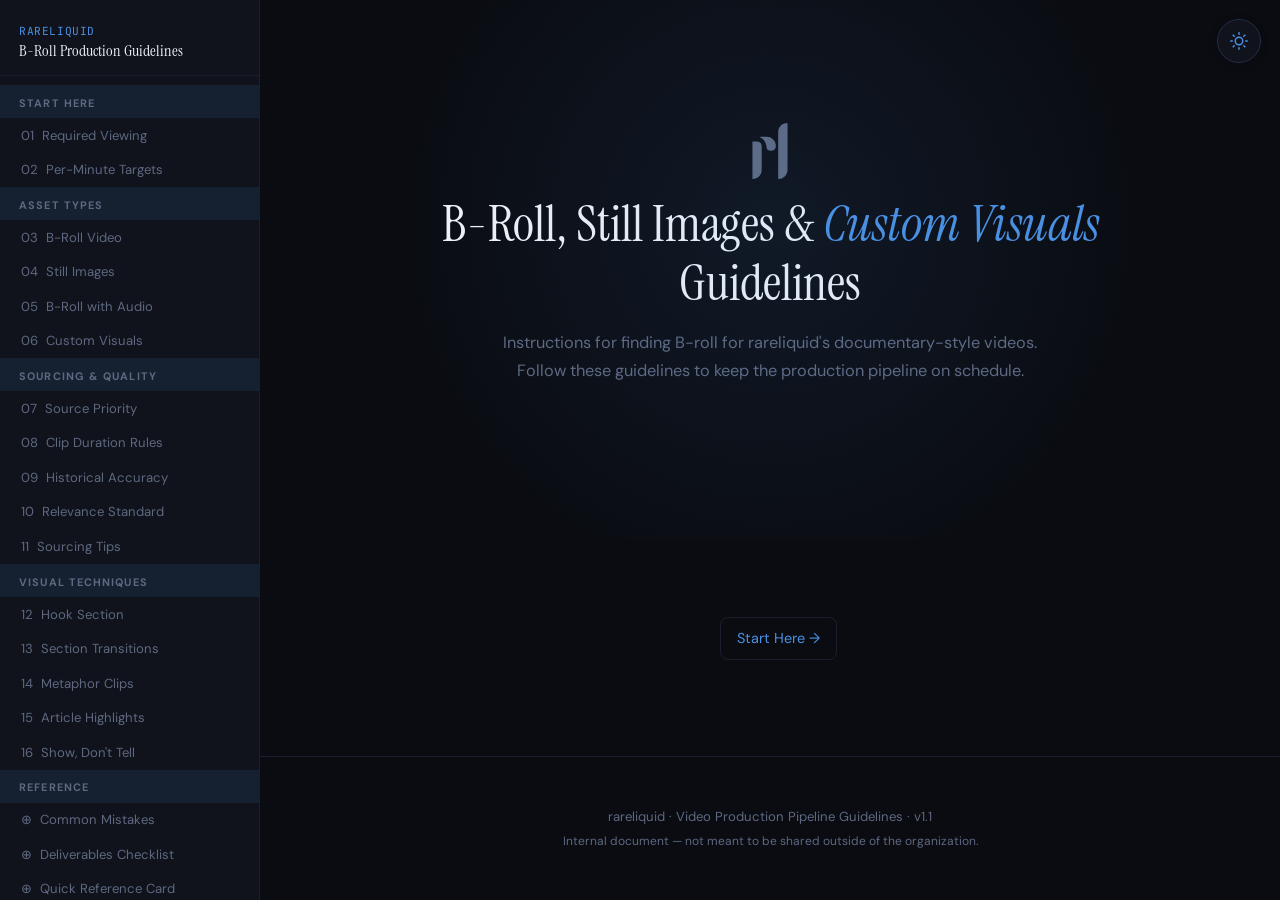
==== commit 5c825755: "Revert design changes — restore original fonts and color palette Co-Authored-By: Claude Opus 4.6 <no" ====
--- a/index.html
+++ b/index.html
@@ -5,7 +5,7 @@
 <meta http-equiv="Cache-Control" content="no-cache, no-store, must-revalidate">
 <meta name="viewport" content="width=device-width, initial-scale=1.0">
 <title>rareliquid | B-Roll Guidelines</title>
-<link href="https://fonts.googleapis.com/css2?family=STIX+Two+Text:ital,wght@0,400;0,500;0,600;1,400;1,500;1,600&family=DM+Sans:ital,opsz,wght@0,9..40,300;0,9..40,400;0,9..40,500;0,9..40,600;0,9..40,700;1,9..40,400&family=DM+Mono:ital,wght@0,400;0,500;1,400;1,500&display=swap" rel="stylesheet">
+<link href="https://fonts.googleapis.com/css2?family=Instrument+Serif:ital@0;1&family=DM+Sans:ital,opsz,wght@0,9..40,300;0,9..40,400;0,9..40,500;0,9..40,600;0,9..40,700;1,9..40,400&family=JetBrains+Mono:wght@400;500&display=swap" rel="stylesheet">
 <link rel="stylesheet" href="css/style.css">
 <script>try{if(localStorage.getItem('rl-theme')==='light')document.documentElement.setAttribute('data-theme','light')}catch(e){}</script>
 </head>
--- a/css/style.css
+++ b/css/style.css
@@ -1,12 +1,12 @@
-:root{--bg:#0e1117;--bg-card:#161b22;--border:#21262d;--border-accent:#30363d;--text:#c9d1d9;--text-muted:#656d76;--text-bright:#e6edf3;--heading:#f0f3f6;--accent:#4a6fff;--accent-glow:rgba(74,111,255,.08);--a2:#8b7cf6;--a3:#3fb950;--a4:#d29922;--a5:#f47067;--code-bg:#0d1117;--serif:'STIX Two Text',Georgia,serif;--sans:'DM Sans',-apple-system,sans-serif;--mono:'DM Mono',monospace;--sidebar-w:240px}
-[data-theme="light"]{--bg:#f8f8f8;--bg-card:#fff;--border:#e0e3e8;--border-accent:#ccd0d8;--text:#3a3f4b;--text-muted:#7f7f7f;--text-bright:#1a1e28;--heading:#0a0d1a;--accent:#00087a;--accent-glow:rgba(0,8,122,.05);--a2:#5a3fb0;--a3:#1a7f4e;--a4:#b07318;--a5:#a83850;--code-bg:#f0f0f0}
+:root{--bg:#0a0c12;--bg-card:#10131c;--border:#1a1f30;--border-accent:#252d45;--text:#b8bfce;--text-muted:#5e6880;--text-bright:#dce1ec;--heading:#eef1f8;--accent:#4a90e2;--accent-glow:rgba(74,144,226,.1);--a2:#7c6dd8;--a3:#2ebd80;--a4:#e8943a;--a5:#e05c7a;--code-bg:#141825;--serif:'Instrument Serif',Georgia,serif;--sans:'DM Sans',-apple-system,sans-serif;--mono:'JetBrains Mono',monospace;--sidebar-w:260px}
+[data-theme="light"]{--bg:#f3f4f8;--bg-card:#fff;--border:#d8dce6;--border-accent:#bfc5d4;--text:#3a4055;--text-muted:#6e7590;--text-bright:#1a1e30;--heading:#0d1020;--accent:#2a6bc9;--accent-glow:rgba(42,107,201,.07);--a2:#6550b0;--a3:#1a8c5e;--a4:#c47a1a;--a5:#b84060;--code-bg:#e8eaf0}
 *{margin:0;padding:0;box-sizing:border-box}
 a{color:inherit;text-decoration:none}
 section a,p a,.callout a{color:var(--accent);text-decoration:none}
 section a:hover,p a:hover,.callout a:hover{text-decoration:underline}
 html{scroll-behavior:smooth;scroll-padding-top:2rem}
 html,html *{transition:background-color .3s,color .3s,border-color .3s}
-body{font-family:var(--sans);background:var(--bg);color:var(--text);line-height:1.78;font-size:16px;font-weight:400;-webkit-font-smoothing:antialiased}
+body{font-family:var(--sans);background:var(--bg);color:var(--text);line-height:1.78;font-size:17px;-webkit-font-smoothing:antialiased}
 
 /* SIDEBAR */
 .sidebar{position:fixed;top:0;left:0;width:var(--sidebar-w);height:100vh;background:var(--bg-card);border-right:1px solid var(--border);overflow-y:auto;z-index:150;padding:1.5rem 0 2rem}
@@ -14,8 +14,8 @@
 .sidebar-logo{padding:0 1.2rem .8rem;font-family:var(--serif);font-size:1rem;color:var(--heading);line-height:1.3;border-bottom:1px solid var(--border);margin-bottom:.6rem;text-decoration:none;display:block;cursor:pointer}
 .sidebar-logo span{font-size:.7rem;color:var(--accent);font-family:var(--mono);display:block;margin-bottom:.15rem;letter-spacing:.05em;text-transform:uppercase}
 .toc-group-title{padding:.55rem 1.2rem .3rem;font-size:.68rem;font-weight:700;text-transform:uppercase;letter-spacing:.1em;color:var(--text-muted);background:var(--accent-glow)}
-.toc-group.current .toc-group-title{color:var(--accent);background:rgba(74,111,255,.15)}
-[data-theme="light"] .toc-group.current .toc-group-title{background:rgba(0,8,122,.08)}
+.toc-group.current .toc-group-title{color:var(--accent);background:rgba(74,144,226,.18)}
+[data-theme="light"] .toc-group.current .toc-group-title{background:rgba(42,107,201,.12)}
 .toc-group.current .toc-link{color:var(--text)}
 .toc-group.current .toc-link .toc-num{color:var(--accent)}
 .toc-link{display:flex;align-items:baseline;gap:.5rem;padding:.35rem 1.2rem;font-size:.82rem;color:var(--text-muted);text-decoration:none;border-left:2px solid transparent;transition:all .2s}
@@ -23,7 +23,7 @@
 .main{margin-left:var(--sidebar-w)}
 
 /* HAMBURGER */
-.hamburger{display:none;position:fixed;top:1rem;left:1rem;z-index:250;width:40px;height:40px;border-radius:8px;background:var(--bg-card);border:1px solid var(--border);cursor:pointer;flex-direction:column;align-items:center;justify-content:center;gap:4px}
+.hamburger{display:none;position:fixed;top:1rem;left:1rem;z-index:250;width:40px;height:40px;border-radius:10px;background:var(--bg-card);border:1px solid var(--border);cursor:pointer;flex-direction:column;align-items:center;justify-content:center;gap:4px}
 .hamburger span{display:block;width:18px;height:2px;background:var(--text-muted);border-radius:1px;transition:transform .3s,opacity .3s}
 .hamburger.open span:nth-child(1){transform:translateY(6px) rotate(45deg)}
 .hamburger.open span:nth-child(2){opacity:0}
@@ -32,7 +32,7 @@
 @media(max-width:900px){.sidebar{transform:translateX(-100%);width:280px}.sidebar.open{transform:translateX(0)}.sidebar-overlay.open{display:block}.hamburger{display:flex}.main{margin-left:0}}
 
 /* THEME TOGGLE */
-.toggle{position:fixed;top:1.2rem;right:1.2rem;z-index:1000;width:40px;height:40px;border-radius:50%;border:1px solid var(--border-accent);background:var(--bg-card);cursor:pointer;display:flex;align-items:center;justify-content:center;transition:all .3s;box-shadow:0 1px 4px rgba(0,0,0,.1)}
+.toggle{position:fixed;top:1.2rem;right:1.2rem;z-index:1000;width:44px;height:44px;border-radius:50%;border:1px solid var(--border-accent);background:var(--bg-card);cursor:pointer;display:flex;align-items:center;justify-content:center;transition:all .3s;box-shadow:0 2px 10px rgba(0,0,0,.15)}
 .toggle:hover{transform:scale(1.08);border-color:var(--accent)}
 .toggle .is,.toggle .im{position:absolute;transition:transform .4s,opacity .3s;width:18px;height:18px}
 .toggle .is{opacity:1;transform:rotate(0) scale(1)}.toggle .im{opacity:0;transform:rotate(-90deg) scale(.5)}
@@ -43,76 +43,76 @@
 .hero{min-height:60vh;display:flex;flex-direction:column;align-items:center;justify-content:center;text-align:center;padding:4rem 2rem;position:relative;overflow:hidden}
 .hero::before{content:'';position:absolute;top:-28%;left:50%;transform:translateX(-50%);width:750px;height:750px;background:radial-gradient(circle,var(--accent-glow) 0%,transparent 70%);pointer-events:none}
 .hero-logo{width:56px;height:56px;margin-bottom:1rem;fill:var(--text-muted);transition:fill .3s}
-.hero h1{font-family:var(--serif);font-size:clamp(2rem,4.5vw,2.8rem);color:var(--heading);line-height:1.2;max-width:700px;font-weight:600;margin-bottom:1rem}
+.hero h1{font-family:var(--serif);font-size:clamp(2.2rem,5vw,3.2rem);color:var(--heading);line-height:1.15;max-width:700px;font-weight:400;margin-bottom:1rem}
 .hero h1 em{font-style:italic;color:var(--accent)}
-.hero-sub{font-size:.95rem;color:var(--text-muted);max-width:580px;line-height:1.7;margin-bottom:2rem}
+.hero-sub{font-size:1.02rem;color:var(--text-muted);max-width:580px;line-height:1.7;margin-bottom:2rem}
 .hero-meta{display:flex;gap:2rem;font-size:.82rem;color:var(--text-muted);flex-wrap:wrap;justify-content:center}
 .hero-meta strong{color:var(--accent)}
 
 /* PAGE HEADER (non-hero pages) */
 .page-header{padding:3rem 0 1rem;border-bottom:1px solid var(--border);margin-bottom:1rem}
-.page-header h1{font-family:var(--serif);font-size:1.8rem;color:var(--heading);font-weight:600}
-.page-header p{color:var(--text-muted);font-size:.92rem;margin-top:.3rem}
+.page-header h1{font-family:var(--serif);font-size:2rem;color:var(--heading);font-weight:400}
+.page-header p{color:var(--text-muted);font-size:.95rem;margin-top:.3rem}
 
 /* CONTENT */
 .content-wrap{max-width:820px;margin:0 auto;padding:0 2rem 4rem}
 section{padding:3rem 0 2rem}
 section+section{border-top:1px solid var(--border)}
-section h2{font-family:var(--serif);font-size:1.7rem;color:var(--heading);margin-bottom:.3rem;font-weight:600;line-height:1.3}
-section h2 .ch-label{font-family:var(--mono);font-size:.78rem;color:var(--accent);display:block;margin-bottom:.4rem;letter-spacing:.06em}
-section h3{font-size:1.1rem;color:var(--heading);margin:2rem 0 .6rem;font-weight:600}
-section h4{font-size:.95rem;color:var(--text-bright);margin:1.5rem 0 .4rem;font-weight:600}
+section h2{font-family:var(--serif);font-size:1.9rem;color:var(--heading);margin-bottom:.3rem;font-weight:400;line-height:1.25}
+section h2 .ch-label{font-family:var(--mono);font-size:.8rem;color:var(--accent);display:block;margin-bottom:.4rem;letter-spacing:.06em}
+section h3{font-size:1.15rem;color:var(--heading);margin:2rem 0 .6rem;font-weight:600}
+section h4{font-size:1rem;color:var(--text-bright);margin:1.5rem 0 .4rem;font-weight:600}
 section p{margin-bottom:1rem}
 section ul,section ol{margin:0 0 1.2rem 1.4rem}
-section li{margin-bottom:.4rem;font-size:.92rem}
+section li{margin-bottom:.4rem;font-size:.95rem}
 strong{color:var(--text-bright);font-weight:600}
 
 /* TABLES */
-table{width:100%;border-collapse:collapse;margin:1.2rem 0;font-size:.88rem}
-th{text-align:left;padding:.6rem .8rem;border-bottom:2px solid var(--border-accent);color:var(--heading);font-weight:600;font-size:.78rem;text-transform:uppercase;letter-spacing:.05em}
+table{width:100%;border-collapse:collapse;margin:1.2rem 0;font-size:.9rem}
+th{text-align:left;padding:.6rem .8rem;border-bottom:2px solid var(--border-accent);color:var(--heading);font-weight:600;font-size:.82rem;text-transform:uppercase;letter-spacing:.04em}
 td{padding:.55rem .8rem;border-bottom:1px solid var(--border);vertical-align:top}
 tr:hover td{background:var(--accent-glow)}
 
 /* CODE / PROMPT */
-code{font-family:var(--mono);font-size:.86em;background:var(--code-bg);padding:.15rem .4rem;border-radius:4px;color:var(--a2)}
-pre{background:var(--code-bg);border:1px solid var(--border);border-radius:6px;padding:1.2rem 1.5rem;overflow-x:auto;font-size:.84rem;line-height:1.6;margin:1rem 0;max-width:100%}
+code{font-family:var(--mono);font-size:.88em;background:var(--code-bg);padding:.15rem .4rem;border-radius:4px;color:var(--a2)}
+pre{background:var(--code-bg);border:1px solid var(--border);border-radius:8px;padding:1.2rem 1.5rem;overflow-x:auto;font-size:.85rem;line-height:1.6;margin:1rem 0;max-width:100%}
 pre code{background:none;padding:0;color:var(--text)}
-.format-block{background:var(--code-bg);border:1px solid var(--border);border-radius:6px;padding:1rem 1.3rem;margin:1rem 0;font-family:var(--mono);font-size:.84rem;line-height:1.7;color:var(--a3)}
+.format-block{background:var(--code-bg);border:1px solid var(--border);border-radius:8px;padding:1rem 1.3rem;margin:1rem 0;font-family:var(--mono);font-size:.85rem;line-height:1.7;color:var(--a3)}
 .format-block.bad{color:var(--a5)}
 .format-block .label{font-family:var(--mono);font-size:.72rem;color:var(--accent);text-transform:uppercase;letter-spacing:.08em;margin-bottom:.5rem;display:block;font-weight:500}
 
 /* CALLOUTS */
-.callout{border:1px solid var(--border);border-radius:6px;padding:1.2rem 1.4rem;margin:1.2rem 0;background:var(--bg-card)}
-.callout.warn{border-left:3px solid var(--a4)}.callout.critical{border-left:3px solid var(--a5)}.callout.info{border-left:3px solid var(--accent)}.callout.ok{border-left:3px solid var(--a3)}
-.callout .callout-title{font-weight:600;font-size:.82rem;text-transform:uppercase;letter-spacing:.05em;margin-bottom:.4rem}
+.callout{border:1px solid var(--border-accent);border-radius:8px;padding:1.2rem 1.4rem;margin:1.2rem 0;background:var(--bg-card)}
+.callout.warn{border-left:4px solid var(--a4)}.callout.critical{border-left:4px solid var(--a5)}.callout.info{border-left:4px solid var(--accent)}.callout.ok{border-left:4px solid var(--a3)}
+.callout .callout-title{font-weight:700;font-size:.85rem;text-transform:uppercase;letter-spacing:.04em;margin-bottom:.4rem}
 .callout.warn .callout-title{color:var(--a4)}.callout.critical .callout-title{color:var(--a5)}.callout.info .callout-title{color:var(--accent)}.callout.ok .callout-title{color:var(--a3)}
 
 /* CARDS */
-.card{background:var(--bg-card);border:1px solid var(--border);border-radius:8px;padding:1.5rem;margin:1.2rem 0}
+.card{background:var(--bg-card);border:1px solid var(--border);border-radius:10px;padding:1.5rem;margin:1.2rem 0}
 .card h4{margin-top:0}
 .card-grid{display:grid;grid-template-columns:repeat(auto-fit,minmax(280px,1fr));gap:1rem;margin:1.2rem 0}
 
 /* BLOCKQUOTE */
-.pq{border-left:3px solid var(--accent);padding:.9rem 0 .9rem 1.4rem;margin:1.8rem 0;font-family:var(--sans);font-size:.98rem;color:var(--text-bright);font-style:normal;line-height:1.7}
+.pq{border-left:3px solid var(--a2);padding:.9rem 0 .9rem 1.4rem;margin:1.8rem 0;font-family:var(--sans);font-size:1.02rem;color:var(--text-bright);font-style:normal;line-height:1.7}
 
 /* CHECKLIST */
-.checklist label{display:flex;align-items:flex-start;gap:.6rem;padding:.4rem 0;cursor:pointer;font-size:.9rem}
+.checklist label{display:flex;align-items:flex-start;gap:.6rem;padding:.4rem 0;cursor:pointer;font-size:.92rem}
 .checklist input[type="checkbox"]{margin-top:.25rem;accent-color:var(--a3)}
 
 /* STAT ROW */
 .stat-row{display:grid;grid-template-columns:repeat(auto-fit,minmax(160px,1fr));gap:1rem;margin:1.5rem 0}
-.stat-box{background:var(--bg-card);border:1px solid var(--border);border-radius:8px;padding:1.2rem;text-align:center}
+.stat-box{background:var(--bg-card);border:1px solid var(--border);border-radius:10px;padding:1.2rem;text-align:center}
 .stat-box .num{font-family:var(--mono);font-size:1.8rem;font-weight:700;color:var(--accent);line-height:1.2}
-.stat-box .lbl{font-size:.76rem;color:var(--text-muted);margin-top:.3rem}
+.stat-box .lbl{font-size:.78rem;color:var(--text-muted);margin-top:.3rem}
 
 /* CALCULATOR */
-.calc-wrap{background:var(--bg-card);border:1px solid var(--border);border-radius:8px;padding:1.8rem;margin:1.5rem 0}
+.calc-wrap{background:var(--bg-card);border:1px solid var(--border);border-radius:10px;padding:1.8rem;margin:1.5rem 0}
 .calc-slider-row{display:flex;align-items:center;gap:1rem;margin-bottom:1.5rem}
 .calc-slider-row input[type="range"]{flex:1;accent-color:var(--accent);height:6px;cursor:pointer}
 .calc-dur{font-family:var(--mono);font-size:1.6rem;font-weight:700;color:var(--accent);min-width:5.5ch;text-align:right}
 .calc-grid{display:flex;flex-wrap:wrap;justify-content:center;gap:.8rem}
 .calc-card{flex:0 1 calc(25% - .8rem);min-width:140px}
-.calc-card{background:var(--bg);border:1px solid var(--border);border-radius:6px;padding:1rem;text-align:center;overflow:hidden}
+.calc-card{background:var(--bg);border:1px solid var(--border);border-radius:8px;padding:1rem;text-align:center;overflow:hidden}
 .calc-card .calc-num{font-family:var(--mono);font-size:1.3rem;font-weight:700;line-height:1.2;white-space:nowrap}
 .calc-card .calc-lbl{font-size:.72rem;color:var(--text-muted);margin-top:.3rem;min-height:2.4em}
 .calc-card.broll .calc-num{color:var(--a3)}
@@ -124,7 +124,7 @@
 
 /* NAV LINKS (prev/next) */
 .page-nav{display:flex;justify-content:space-between;padding:2rem 0;border-top:1px solid var(--border);margin-top:2rem;gap:1rem}
-.page-nav a{display:inline-flex;align-items:center;gap:.4rem;font-size:.88rem;color:var(--accent);text-decoration:none;padding:.5rem 1rem;border:1px solid var(--border);border-radius:6px;transition:all .2s}
+.page-nav a{display:inline-flex;align-items:center;gap:.4rem;font-size:.9rem;color:var(--accent);text-decoration:none;padding:.5rem 1rem;border:1px solid var(--border);border-radius:8px;transition:all .2s}
 .page-nav a:hover{background:var(--accent-glow);border-color:var(--accent)}
 .page-nav .next{margin-left:auto}
 
@@ -134,8 +134,8 @@
 body[data-page="index.html"] .content-wrap{margin-top:auto}
 
 /* FOOTER */
-footer{padding:3rem 0;text-align:center;font-size:.8rem;color:var(--text-muted);border-top:1px solid var(--border);margin-left:var(--sidebar-w)}
+footer{padding:3rem 0;text-align:center;font-size:.82rem;color:var(--text-muted);border-top:1px solid var(--border);margin-left:var(--sidebar-w)}
 @media(max-width:900px){footer{margin-left:0}}
 
 /* RESPONSIVE */
-@media(max-width:700px){.hero h1{font-size:1.8rem}.content-wrap{padding:0 1.2rem 3rem}section{padding:2rem 0}.card-grid{grid-template-columns:1fr}.stat-row{grid-template-columns:1fr 1fr}.calc-grid{grid-template-columns:repeat(2,1fr)}.hero-meta{flex-direction:column;gap:.5rem}}
+@media(max-width:700px){.hero h1{font-size:2rem}.content-wrap{padding:0 1.2rem 3rem}section{padding:2rem 0}.card-grid{grid-template-columns:1fr}.stat-row{grid-template-columns:1fr 1fr}.calc-grid{grid-template-columns:repeat(2,1fr)}.hero-meta{flex-direction:column;gap:.5rem}}
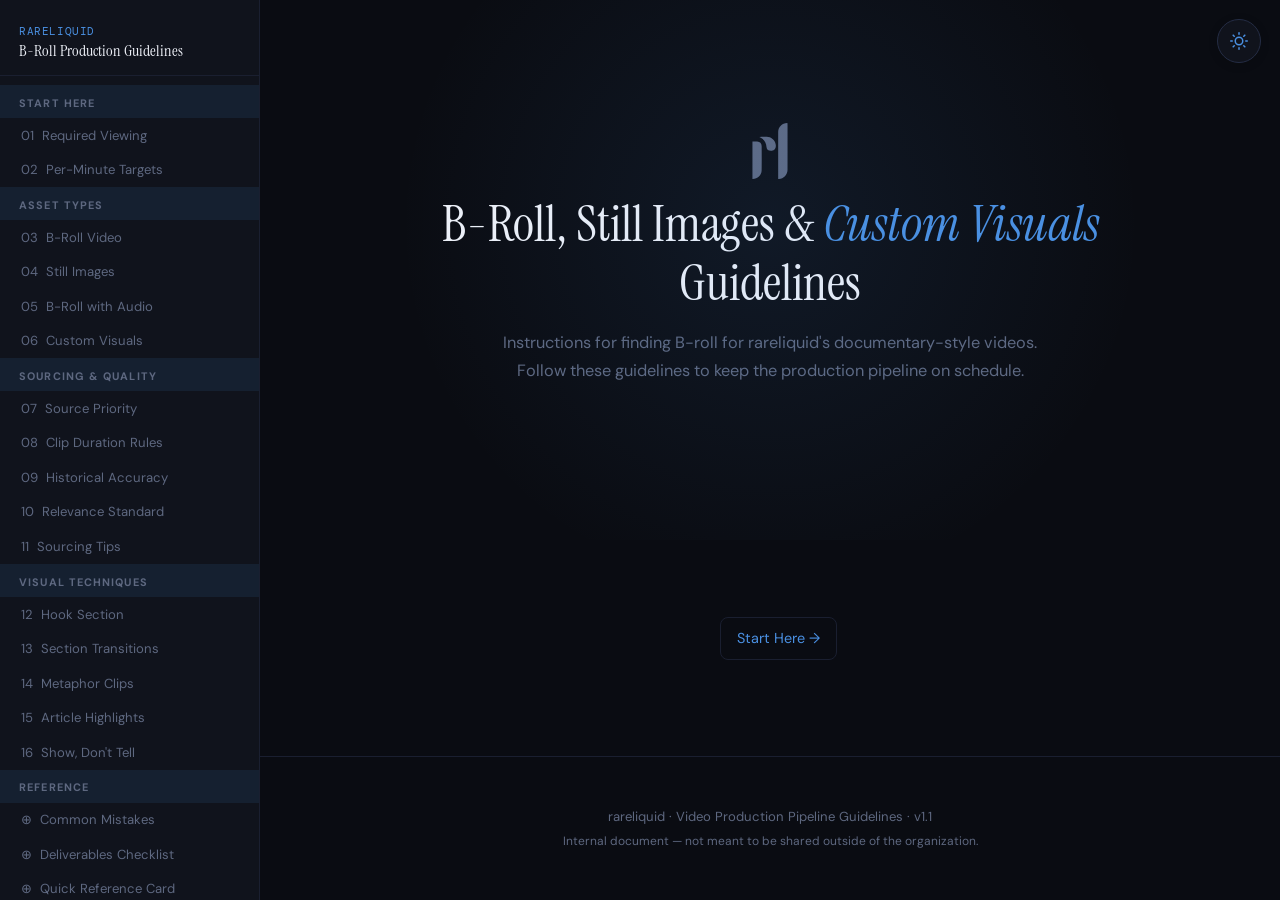
==== commit 0e3042c3: "Swap JetBrains Mono for DM Mono Co-Authored-By: Claude Opus 4.6 <noreply@anthropic.com>" ====
--- a/index.html
+++ b/index.html
@@ -5,7 +5,7 @@
 <meta http-equiv="Cache-Control" content="no-cache, no-store, must-revalidate">
 <meta name="viewport" content="width=device-width, initial-scale=1.0">
 <title>rareliquid | B-Roll Guidelines</title>
-<link href="https://fonts.googleapis.com/css2?family=Instrument+Serif:ital@0;1&family=DM+Sans:ital,opsz,wght@0,9..40,300;0,9..40,400;0,9..40,500;0,9..40,600;0,9..40,700;1,9..40,400&family=JetBrains+Mono:wght@400;500&display=swap" rel="stylesheet">
+<link href="https://fonts.googleapis.com/css2?family=Instrument+Serif:ital@0;1&family=DM+Sans:ital,opsz,wght@0,9..40,300;0,9..40,400;0,9..40,500;0,9..40,600;0,9..40,700;1,9..40,400&family=DM+Mono:ital,wght@0,400;0,500;1,400;1,500&display=swap" rel="stylesheet">
 <link rel="stylesheet" href="css/style.css">
 <script>try{if(localStorage.getItem('rl-theme')==='light')document.documentElement.setAttribute('data-theme','light')}catch(e){}</script>
 </head>
--- a/css/style.css
+++ b/css/style.css
@@ -1,4 +1,4 @@
-:root{--bg:#0a0c12;--bg-card:#10131c;--border:#1a1f30;--border-accent:#252d45;--text:#b8bfce;--text-muted:#5e6880;--text-bright:#dce1ec;--heading:#eef1f8;--accent:#4a90e2;--accent-glow:rgba(74,144,226,.1);--a2:#7c6dd8;--a3:#2ebd80;--a4:#e8943a;--a5:#e05c7a;--code-bg:#141825;--serif:'Instrument Serif',Georgia,serif;--sans:'DM Sans',-apple-system,sans-serif;--mono:'JetBrains Mono',monospace;--sidebar-w:260px}
+:root{--bg:#0a0c12;--bg-card:#10131c;--border:#1a1f30;--border-accent:#252d45;--text:#b8bfce;--text-muted:#5e6880;--text-bright:#dce1ec;--heading:#eef1f8;--accent:#4a90e2;--accent-glow:rgba(74,144,226,.1);--a2:#7c6dd8;--a3:#2ebd80;--a4:#e8943a;--a5:#e05c7a;--code-bg:#141825;--serif:'Instrument Serif',Georgia,serif;--sans:'DM Sans',-apple-system,sans-serif;--mono:'DM Mono',monospace;--sidebar-w:260px}
 [data-theme="light"]{--bg:#f3f4f8;--bg-card:#fff;--border:#d8dce6;--border-accent:#bfc5d4;--text:#3a4055;--text-muted:#6e7590;--text-bright:#1a1e30;--heading:#0d1020;--accent:#2a6bc9;--accent-glow:rgba(42,107,201,.07);--a2:#6550b0;--a3:#1a8c5e;--a4:#c47a1a;--a5:#b84060;--code-bg:#e8eaf0}
 *{margin:0;padding:0;box-sizing:border-box}
 a{color:inherit;text-decoration:none}
